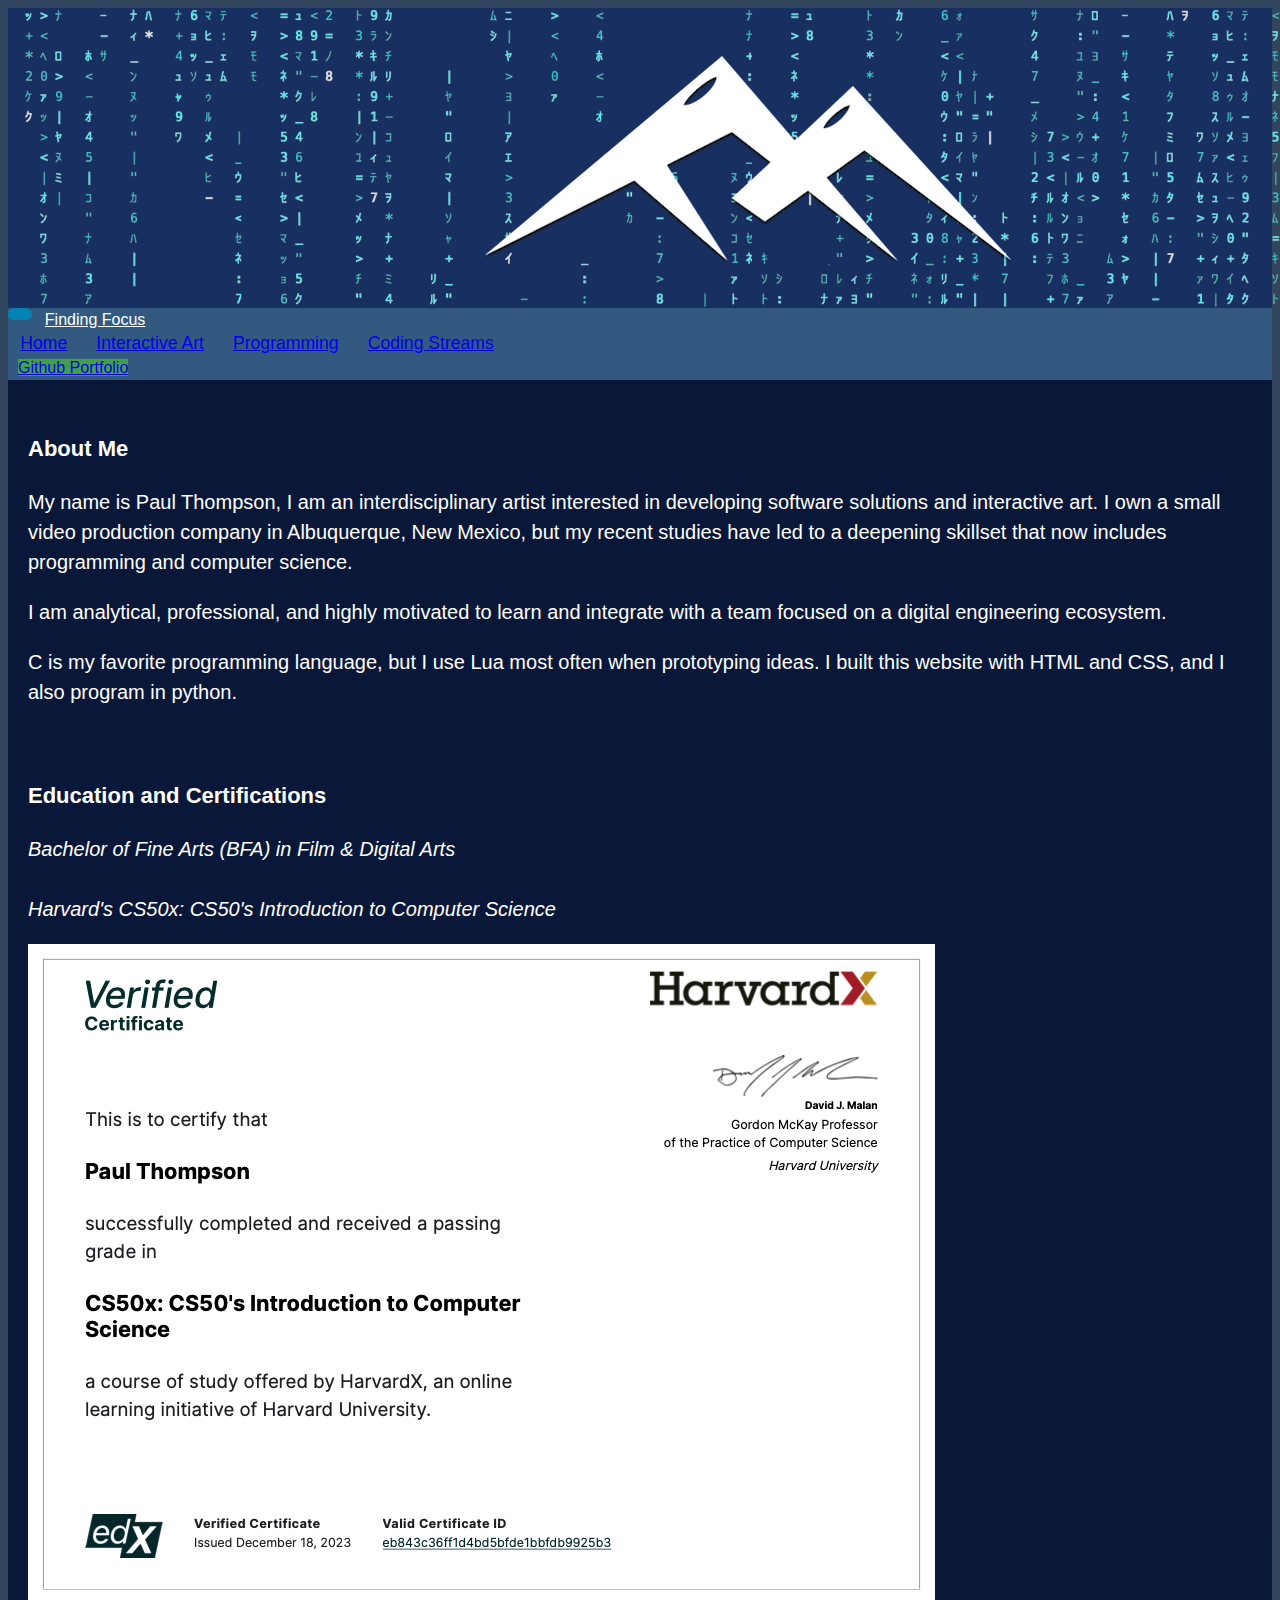
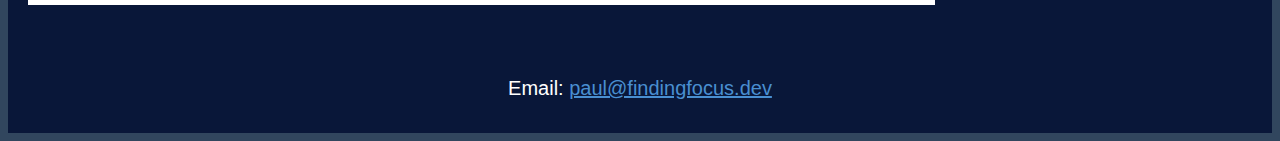
==== index.html @ 0a97e1db "enabled link class on email footer" ====
<!DOCTYPE html>

<html lang="en">
    <head>
        <meta charset="utf-8">
        <meta name="viewport" content="width=device-width, initial-scale=1">
        <link href="https://cdn.jsdelivr.net/npm/bootstrap@5.2.3/dist/css/bootstrap.min.css" rel="stylesheet" integrity="sha384-rbsA2VBKQhggwzxH7pPCaAqO46MgnOM80zW1RWuH61DGLwZJEdK2Kadq2F9CUG65" crossorigin="anonymous">
        <link rel="icon" href="/favicon.png" sizes="32x32">
        <link rel="icon" href="/icon.svg" type="image/svg+xml">
        <link rel="apple-touch-icon" href="/iphone-icon.png">
        <link rel="manifest" href="/manifest.json">
        <script src="https://cdn.jsdelivr.net/npm/bootstrap@5.2.3/dist/js/bootstrap.bundle.min.js" integrity="sha384-kenU1KFdBIe4zVF0s0G1M5b4hcpxyD9F7jL+jjXkk+Q2h455rYXK/7HAuoJl+0I4" crossorigin="anonymous"></script>
        <link href="styles.css" rel="stylesheet">
        <title>Finding Focus</title>
    </head>
    <body>
    	<main class="transparentBG">
	    	<header>
	    		<video class="img-fluid mx-auto" autobuffer="true" playsinline autoplay loop muted style="display:block;">
		    		<source src="video/Banner-VP9.webm" type="video/webm">
	  				<source src="video/Banner-HEVC.mov" type="video/mp4; codecs=hvc1">
	  				Your browser does not support the video tag.
				</video>
	    	<header>
	        <nav class="navbar navbar-expand-lg navbar-dark bg-gradient" style="background-color: #325A80;">
				<button class="navbar-toggler" type="button" data-bs-toggle="collapse" data-bs-target="#navbarNavAltMarkup" aria-controls="navbarNavAltMarkup" aria-expanded="false" aria-label="Toggle navigation">   		
                	<span class="navbar-toggler-icon"></span>
             	</button>
             	 <a class="navbar-brand" style="color: #FFFFFF" href="index.html">Finding Focus</a> 
	            <div class="container-fluid">
	              <div class="collapse navbar-collapse" id="navbarNavAltMarkup">
	                <div class="navbar-nav">
	                  <a class="nav-link active" aria-current="page" href="index.html">Home</a>
	                  <a class="nav-link" href="interactive-art.html">Interactive Art</a>
	                  <a class="nav-link" href="programming.html">Programming</a>
	                  <a class="nav-link" href="coding-streams.html">Coding Streams</a>
	                  <nav class="navbar navbar-dark">
							<a class="btn btn-success bg-gradient" href="https://github.com/findingfocus" role="button">Github Portfolio</a>
					  </nav>
	                </div>
	              </div>
	            </div>
	          </nav>
	        <div class ="content">
	        	<div style="margin-left:20px; margin-right:20px;">
	        		<br>
		          	<h3><b>About Me</b></h3>		    
		          	<p>
		          	My name is Paul Thompson, I am an interdisciplinary artist interested in developing software solutions and interactive art. I own a small video production company in Albuquerque, New Mexico, but my recent studies have led to a deepening skillset that now includes programming and computer science. 
		          	</p>
		          	<p>
		          	I am analytical, professional, and highly motivated to learn and integrate with a team focused on a digital engineering ecosystem.
		          	</p>
		          	<p>
					C is my favorite programming language, but I use Lua most often when prototyping ideas. I built this website with HTML and CSS, and I also program in python.
					</p>
                    <br>
                    <h3><b>Education and Certifications</b></h3>
                    <i>Bachelor of Fine Arts (BFA) in Film & Digital Arts</i>
                    <br>
                    <br>
                    <i>Harvard's CS50x: CS50's Introduction to Computer Science</i>
                    <br>
                    <div class="text-center" style="margin-top:20px;">
                        <a href="https://courses.edx.org/certificates/eb843c36ff1d4bd5bfde1bbfdb9925b3">
                            <img src="images/CS50xCertificate.png" class="img-fluid" alt="edX verified certificate CS50x">
                        </a>
                    </div>
					<footer style="text-align: center;">
						<br>
						<br>
                        Email: <a class="link" href="&#109;&#97;&#105;&#108;&#116;&#111;&#58;&#112;&#97;&#117;&#108;&#64;&#102;&#105;&#110;&#100;&#105;&#110;&#103;&#102;&#111;&#99;&#117;&#115;&#46;&#100;&#101;&#118;">&#112;&#97;&#117;&#108;&#64;&#102;&#105;&#110;&#100;&#105;&#110;&#103;&#102;&#111;&#99;&#117;&#115;&#46;&#100;&#101;&#118;</a>
					</footer> 
					<br>
		        </div>
	        </div>
	    </main>
    </body>
</html>
---- styles.css ----
body {  
	background-image: url('images/sandiamountains.png'); /*Photo by Paul Thompson*/
	background-attachment: fixed;  
	background-size: cover;
	background-color: #31465E;
	background-repeat: no-repeat;
	background-position: top center;
	font-family: Arial;
    font-size: 1rem;
    font-weight: 400;
    line-height: 1.5;
    text-align: left;
	opacity: 1;    
}

.link {
	color: #498fd1;
}

.link:hover {
	color: deepskyblue;
}

.transparentBG {
	background-color: rgba(0, 25, 100, 0.5);
	/*
    position: absolute;
    background-size: cover;
	background-attachment: fixed;
	background-size: cover;
	margin-left: 0px;
	min-height: 100vh;
    box-sizing: border-box;
    opacity: 0.1;*/
}


.content {
	background-color: rgba(0, 7, 30, .6);
	color: #FFFFFF;
    text-align: left;
    margin-left: 0px;
    margin-right: 0px;
    font-size: 20px;
    font-family: Arial;
    line-height: 1.5;
    min-height: 100vh;
    overflow: hidden;
 }

.buttonFormatting {
    text-align: left;
    margin-left: 25px;
    margin-right: 10px;
    font-size: 16px;
    line-height: 2.5;
}

.header {
    background-color: #A80D02;
    color: #fff;
    text-align: center;
    padding: 0.75rem 0rem 0.05rem;
    padding-top: 10;
    bottom: 0
}

.navbar .navbar-nav .nav-link {
	text-align: left;
	line-height: 1;
    font-size: 1.1em;
    /*font-family: Segoe UI;*/
    font-family: Arial;
    padding: 0.5em 0.8em;
    transition: all 0.7s;
}

.navbar-toggler {
  border: none;
  float: left;
}

.navbar .navbar-nav .nav-link:hover {
  background-color: #FFFFFF;
  color: #000000;
}


@media only screen and (min-width: 992px) {

  .navbar {
    padding: 0;
  }
  
  .navbar .navbar-nav .nav-link {
    padding: 1em 0.7em;
  }
 
  .navbar .navbar-brand {
    padding: 0 0.8em;
  }
  
}

.btn-success {
    background-color: #43A047 !important;
    margin-left: 10px !important;
    border-color: #48b04d;
    transition: all 0.5s;
}

.btn-success:hover {
    background-color: #4CAF50 !important;
    border-color: #429645;
}

.btn-danger {
    background-color: #cc0000 !important;
    transition: all 0.5s;
}

.btn-danger:hover {
    background-color: #ee0000 !important;
}

.btn-primary {
    background-color: #325A80 !important;
    transition: all 0.5s;
    border-color: #34618c;
}

.btn-primary:hover {
    background-color: #3a6894 !important;
    border-color: #2e577d;
}
.video-margin {
	margin-left: 40px;
	margin-right: 40px;"
}


h1 {
    font-family: 'Arial';
    font-size: 48px;
}

h3 {
    font-family: 'Arial', sans-serif;
    font-size: 22px;
}

button, input[type="submit"] {
    color: #FFFFFF;
    background-color: #0082b5;
    border: 3px solid transparent;
    border-radius: 0.5rem;
    font-size: 0.95rem;
    font-weight: 400;
    line-height: 1.25;
    padding: 0.375rem 0.75rem;
    text-align: center;
    transition: color 0.3s ease-in-out, background-color 0.3s ease-in-out, border-color 0.3s ease-in-out, box-shadow 0.3s ease-in-out;
    vertical-align: middle;
}
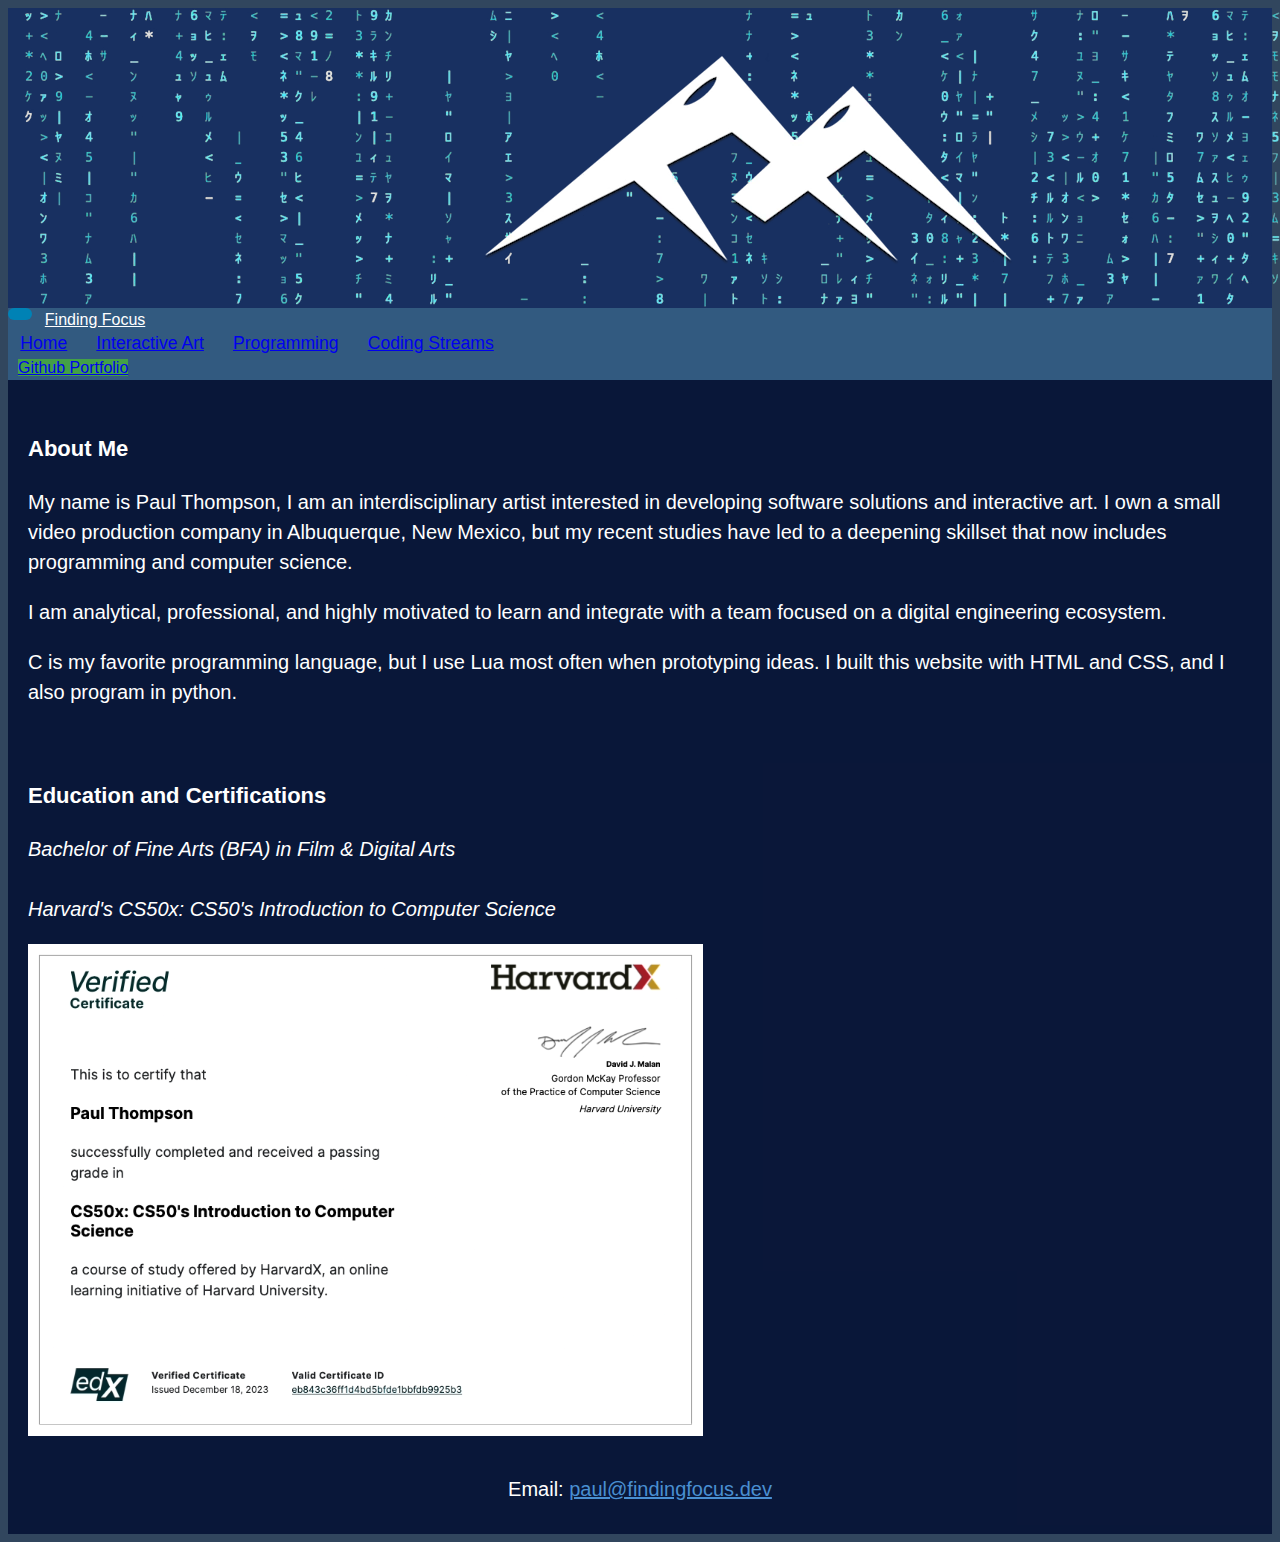
==== commit 7cea6eef: "shrunk CS50 certificate a tad" ====
--- a/index.html
+++ b/index.html
@@ -68,7 +68,6 @@
                     </div>
 					<footer style="text-align: center;">
 						<br>
-						<br>
                         Email: <a class="link" href="&#109;&#97;&#105;&#108;&#116;&#111;&#58;&#112;&#97;&#117;&#108;&#64;&#102;&#105;&#110;&#100;&#105;&#110;&#103;&#102;&#111;&#99;&#117;&#115;&#46;&#100;&#101;&#118;">&#112;&#97;&#117;&#108;&#64;&#102;&#105;&#110;&#100;&#105;&#110;&#103;&#102;&#111;&#99;&#117;&#115;&#46;&#100;&#101;&#118;</a>
 					</footer> 
 					<br>
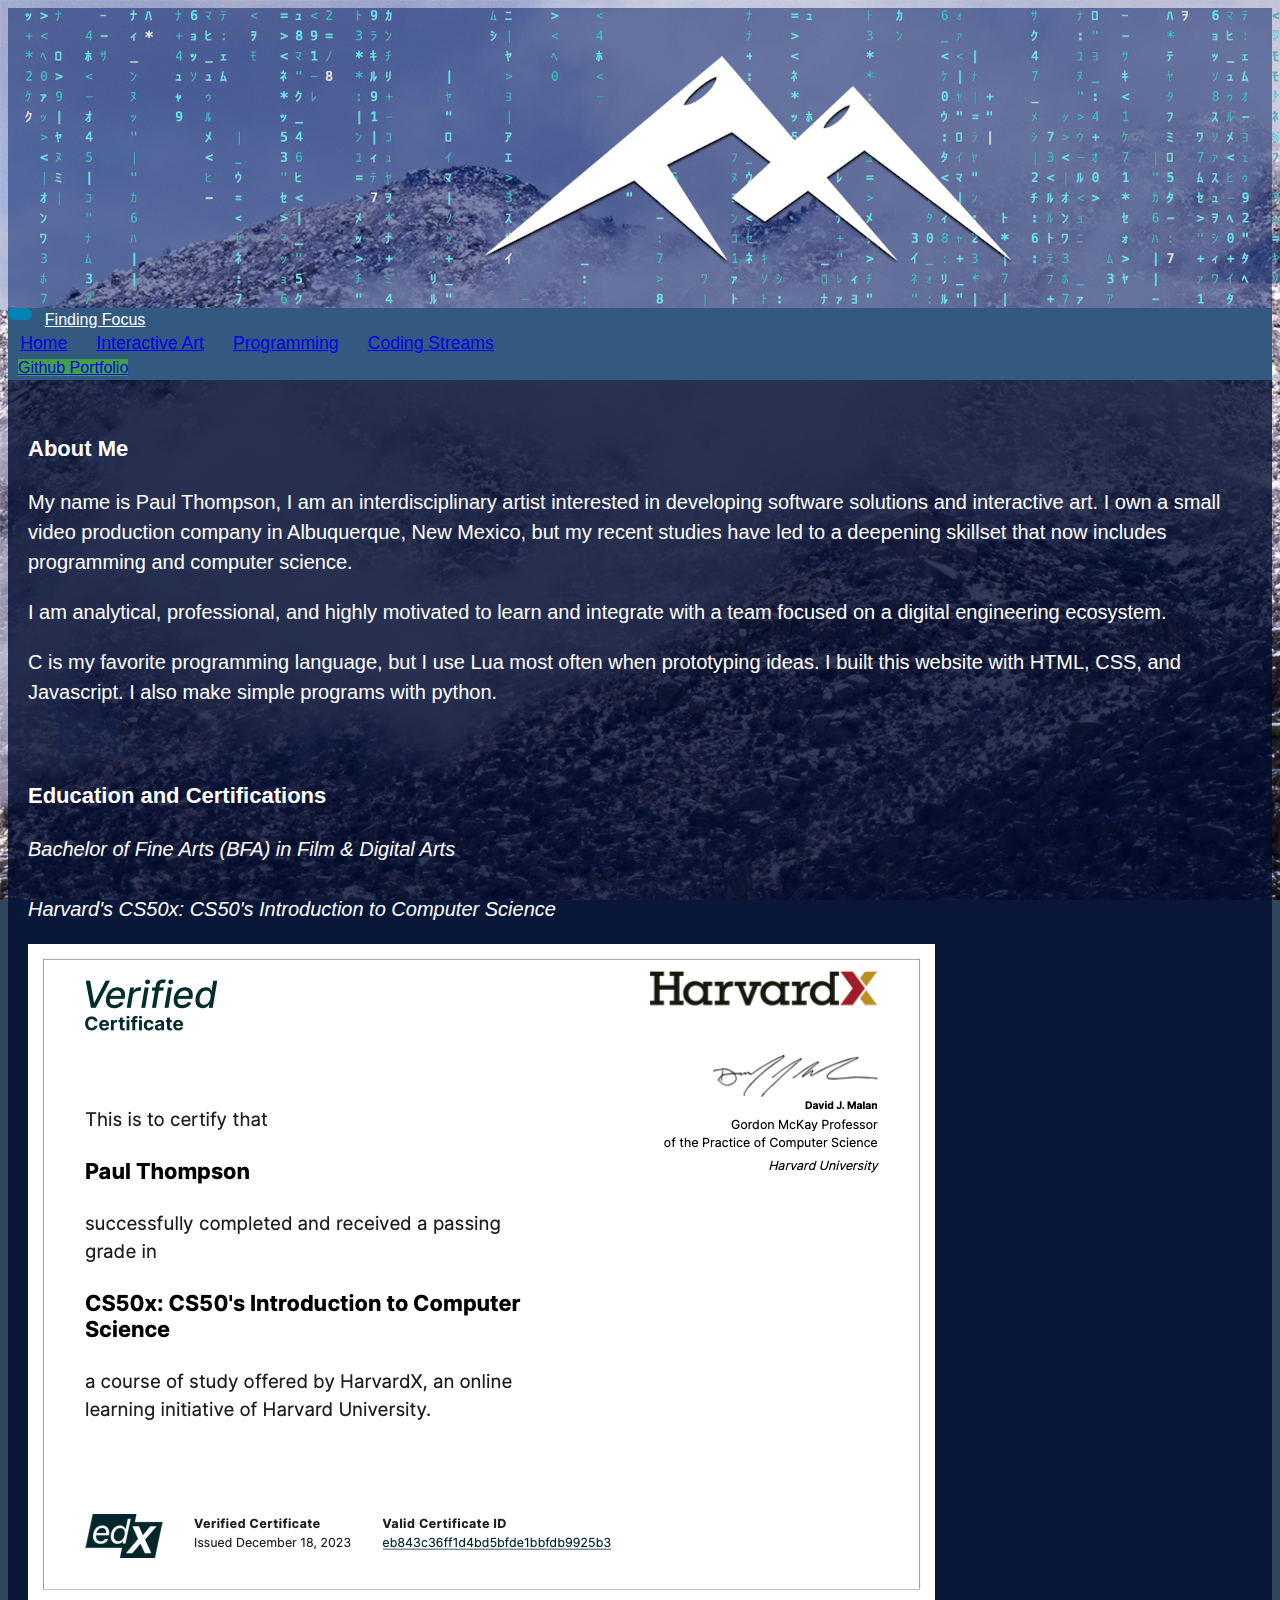
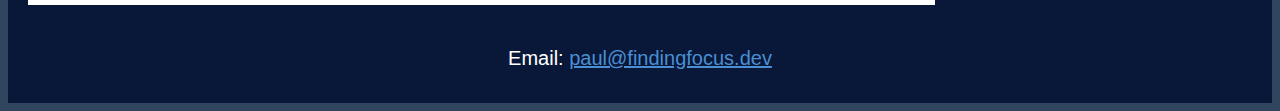
==== commit 99e8ce41: "add javascript to index.html" ====
--- a/index.html
+++ b/index.html
@@ -52,7 +52,7 @@
 		          	I am analytical, professional, and highly motivated to learn and integrate with a team focused on a digital engineering ecosystem.
 		          	</p>
 		          	<p>
-					C is my favorite programming language, but I use Lua most often when prototyping ideas. I built this website with HTML and CSS, and I also program in python.
+					C is my favorite programming language, but I use Lua most often when prototyping ideas. I built this website with HTML, CSS, and Javascript. I also make simple programs with python.
 					</p>
                     <br>
                     <h3><b>Education and Certifications</b></h3>
--- a/styles.css
+++ b/styles.css
@@ -1,10 +1,10 @@
 body {  
-	background-image: url('images/sandiamountains.png'); /*Photo by Paul Thompson*/
+	background-image: url('images/sandias.png'); /*Photo by Paul Thompson*/
 	background-attachment: fixed;  
 	background-size: cover;
 	background-color: #31465E;
 	background-repeat: no-repeat;
-	background-position: top center;
+	background-position: left;
 	font-family: Arial;
     font-size: 1rem;
     font-weight: 400;
@@ -23,15 +23,6 @@
 
 .transparentBG {
 	background-color: rgba(0, 25, 100, 0.5);
-	/*
-    position: absolute;
-    background-size: cover;
-	background-attachment: fixed;
-	background-size: cover;
-	margin-left: 0px;
-	min-height: 100vh;
-    box-sizing: border-box;
-    opacity: 0.1;*/
 }
 
 
@@ -39,8 +30,6 @@
 	background-color: rgba(0, 7, 30, .6);
 	color: #FFFFFF;
     text-align: left;
-    margin-left: 0px;
-    margin-right: 0px;
     font-size: 20px;
     font-family: Arial;
     line-height: 1.5;
@@ -69,7 +58,6 @@
 	text-align: left;
 	line-height: 1;
     font-size: 1.1em;
-    /*font-family: Segoe UI;*/
     font-family: Arial;
     padding: 0.5em 0.8em;
     transition: all 0.7s;
@@ -123,6 +111,19 @@
     background-color: #ee0000 !important;
 }
 
+.btn-info {
+	color: #FFFFFF;
+	background-color: #6441a5 !important;
+    transition: all 0.5s;
+    border-color: #6441a5;
+}
+
+.btn-info:hover {
+	color: #FFFFFF;
+	background-color: #8c5ce6 !important;
+	border-color: #6441a5;
+}
+
 .btn-primary {
     background-color: #325A80 !important;
     transition: all 0.5s;
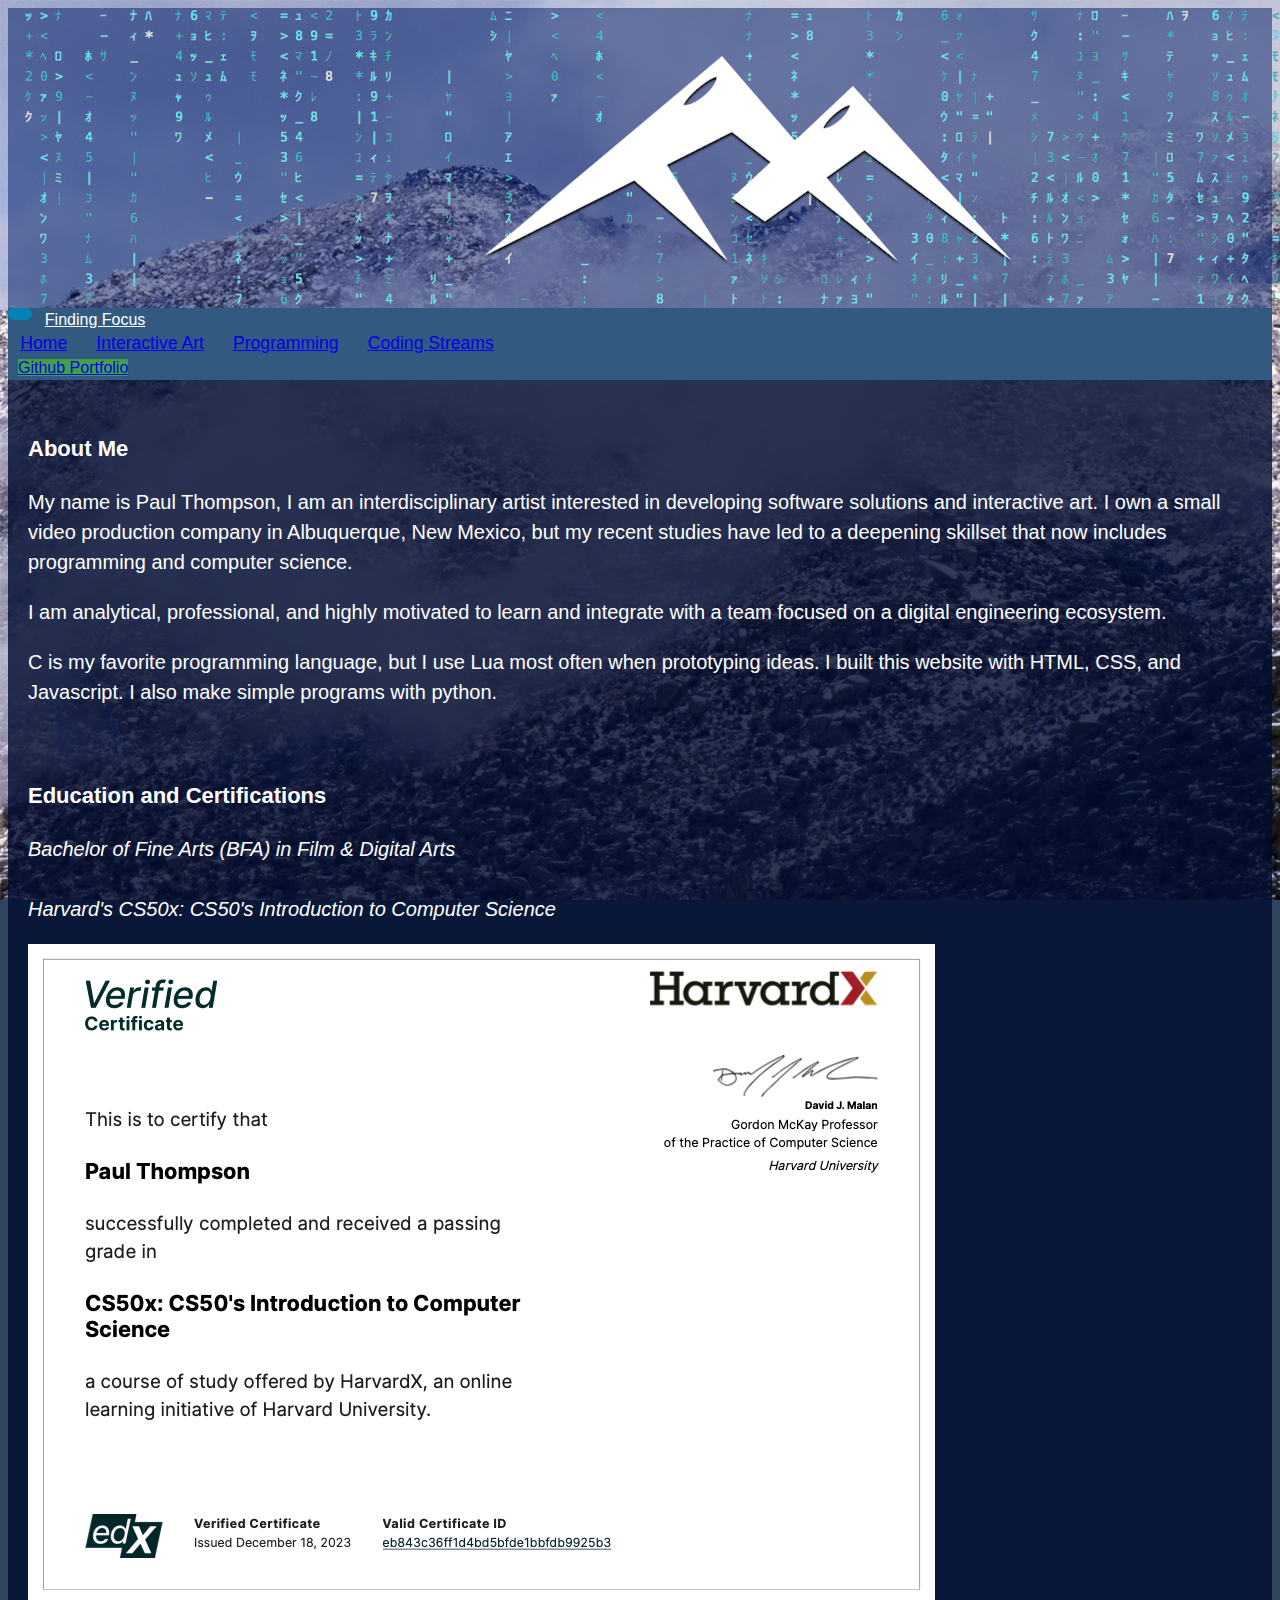
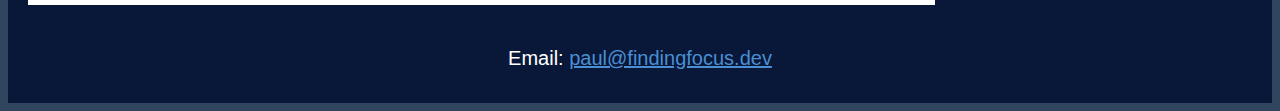
==== commit 0c30c78f: "corrected video loading for safari" ====
--- a/index.html
+++ b/index.html
@@ -17,8 +17,8 @@
     	<main class="transparentBG">
 	    	<header>
 	    		<video class="img-fluid mx-auto" autobuffer="true" playsinline autoplay loop muted style="display:block;">
+	    			<source src="video/Banner-HEVC.mov" type="video/mp4; codecs=hvc1">
 		    		<source src="video/Banner-VP9.webm" type="video/webm">
-	  				<source src="video/Banner-HEVC.mov" type="video/mp4; codecs=hvc1">
 	  				Your browser does not support the video tag.
 				</video>
 	    	<header>
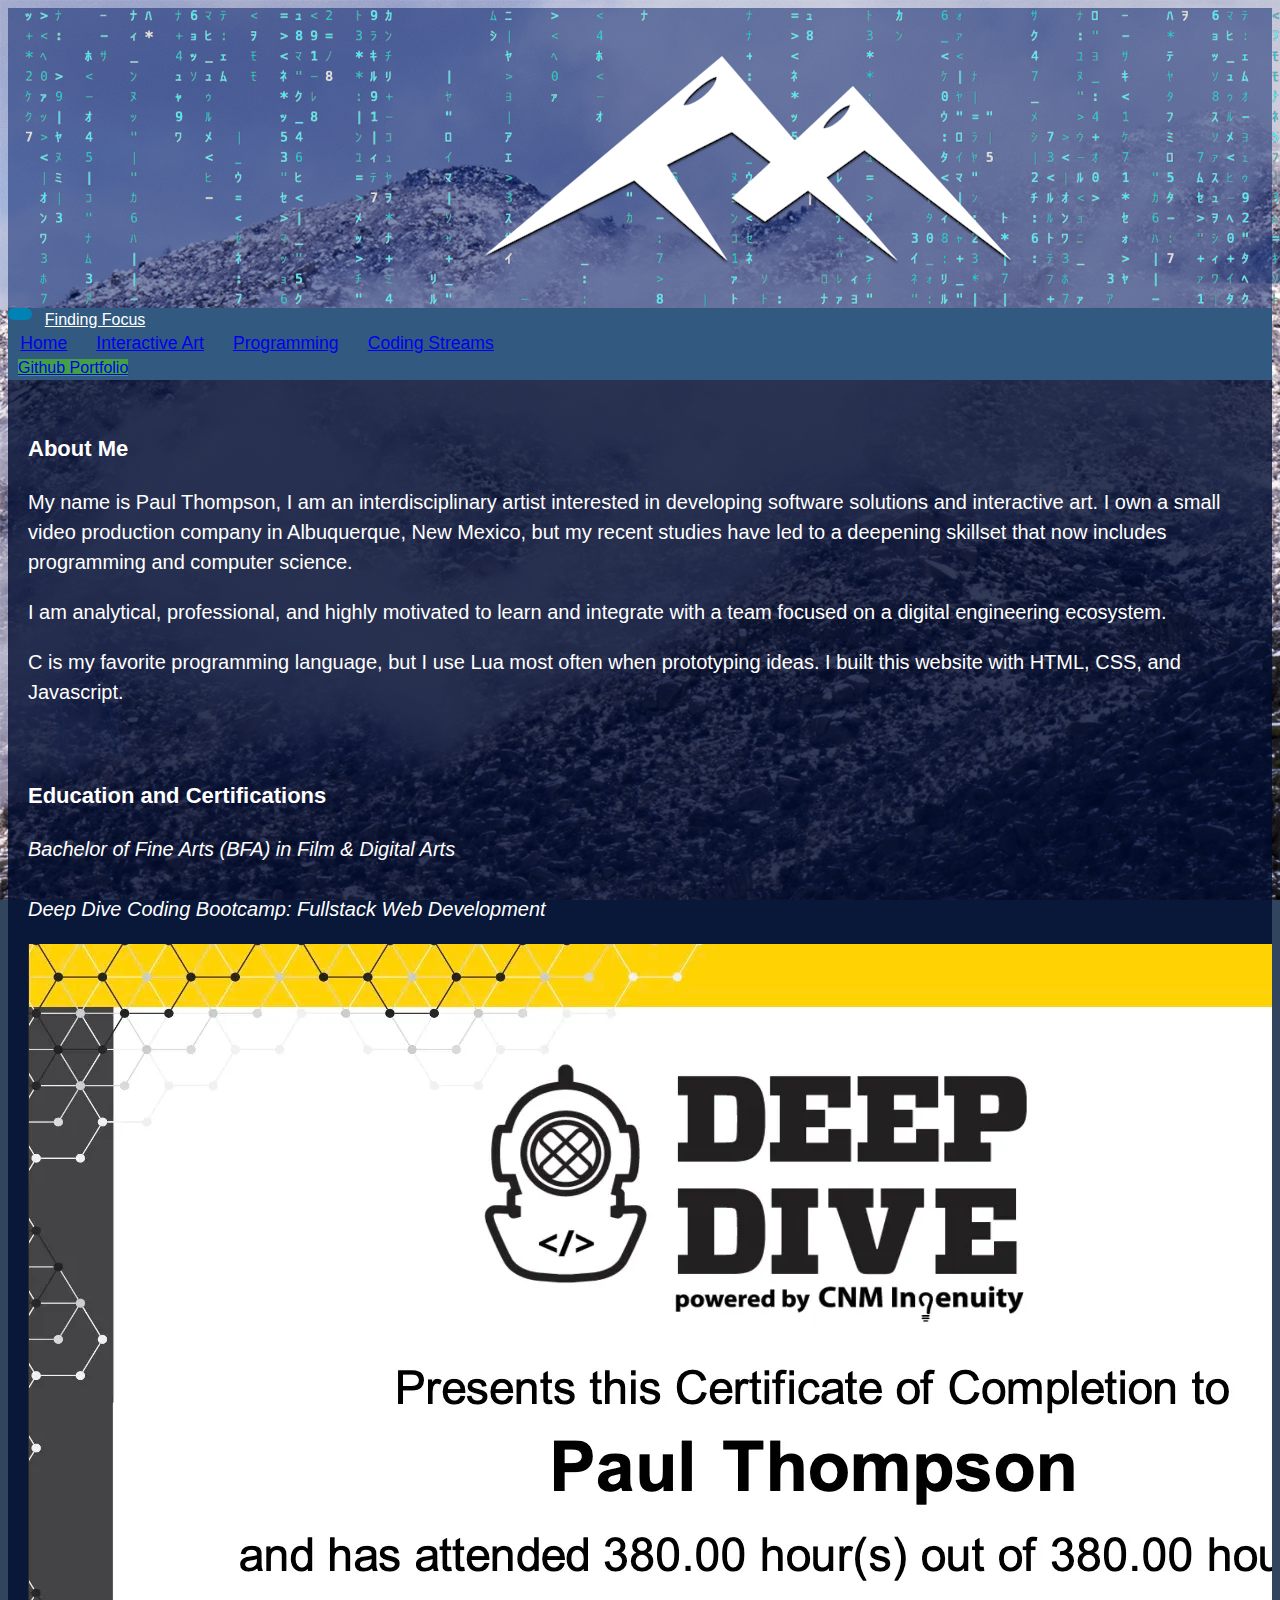
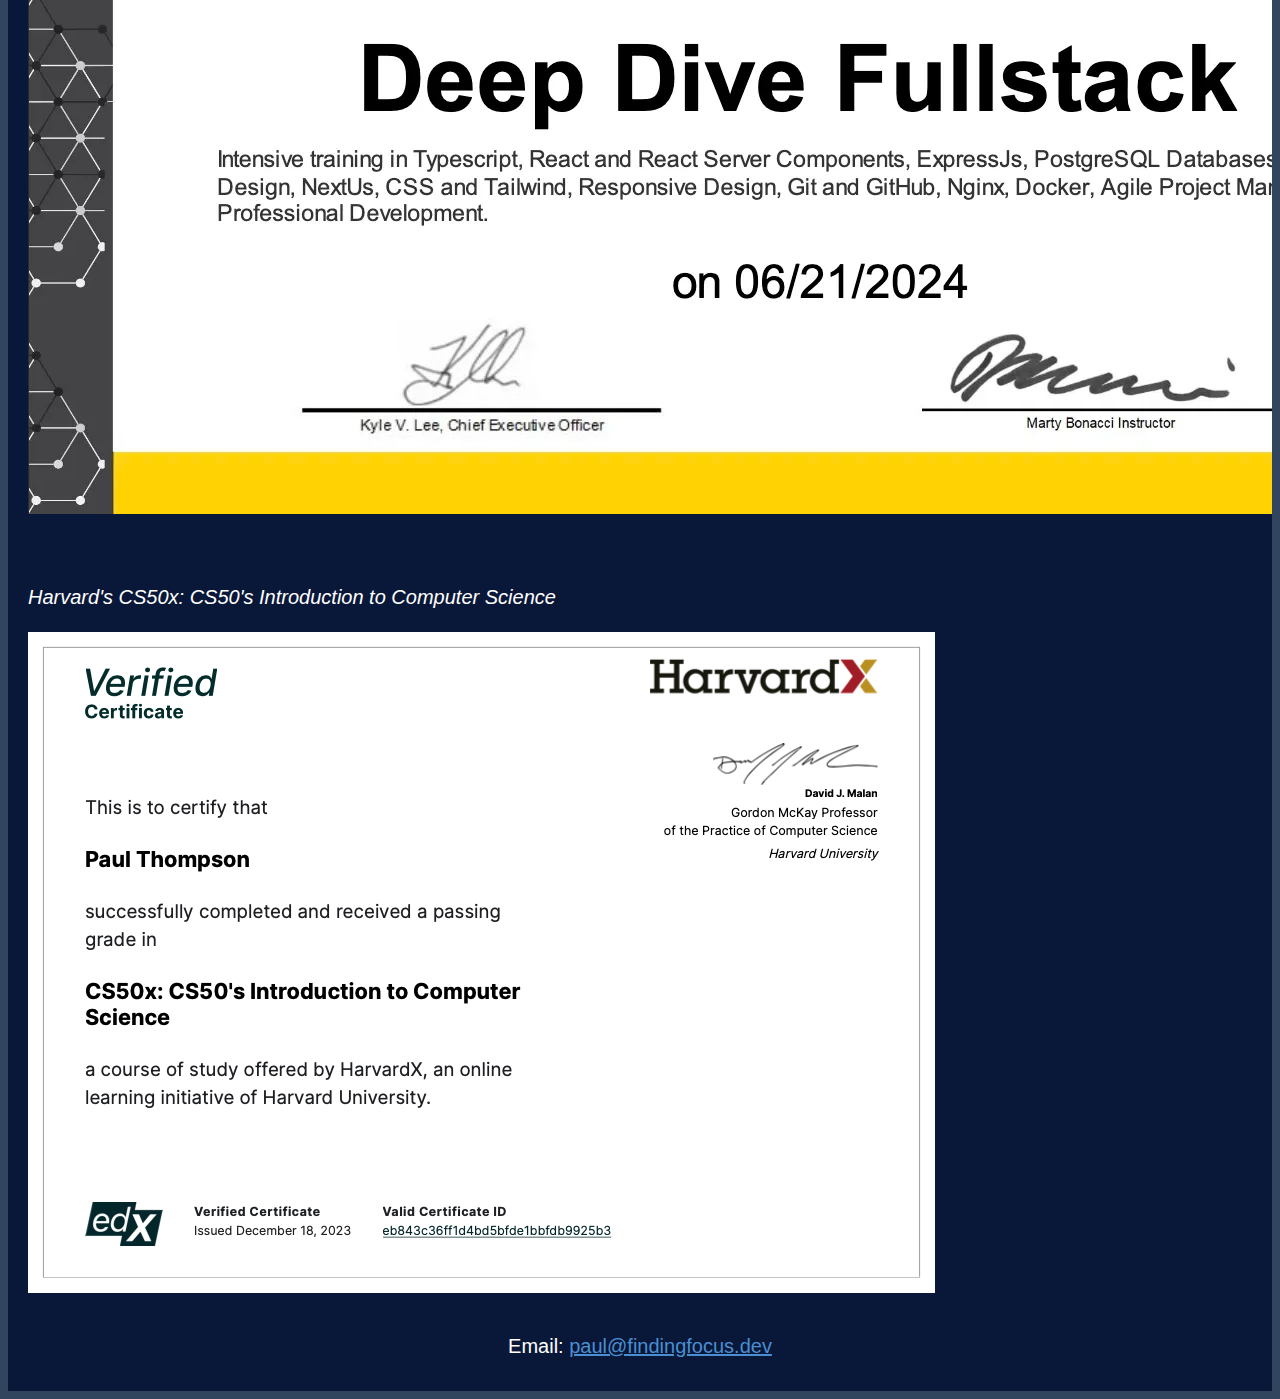
==== commit eeae0de7: "added DDC block cert, and July devlog" ====
--- a/index.html
+++ b/index.html
@@ -46,23 +46,32 @@
 	        		<br>
 		          	<h3><b>About Me</b></h3>		    
 		          	<p>
-		          	My name is Paul Thompson, I am an interdisciplinary artist interested in developing software solutions and interactive art. I own a small video production company in Albuquerque, New Mexico, but my recent studies have led to a deepening skillset that now includes programming and computer science. 
+		          	My name is Paul Thompson, I am an interdisciplinary artist interested in developing software solutions and interactive art. I own a small video production company in Albuquerque, New Mexico, but my recent studies have led to a deepening skillset that now includes programming and computer science.
 		          	</p>
 		          	<p>
 		          	I am analytical, professional, and highly motivated to learn and integrate with a team focused on a digital engineering ecosystem.
 		          	</p>
 		          	<p>
-					C is my favorite programming language, but I use Lua most often when prototyping ideas. I built this website with HTML, CSS, and Javascript. I also make simple programs with python.
+					C is my favorite programming language, but I use Lua most often when prototyping ideas. I built this website with HTML, CSS, and Javascript.
 					</p>
                     <br>
                     <h3><b>Education and Certifications</b></h3>
-                    <i>Bachelor of Fine Arts (BFA) in Film & Digital Arts</i>
-                    <br>
-                    <br>
+					<i>Bachelor of Fine Arts (BFA) in Film & Digital Arts</i>
+					<br>
+					<br>
+					<i>Deep Dive Coding Bootcamp: Fullstack Web Development</i>
+					<br>
+					<div class="mx-auto text-center" style="margin-top:20px; max-width: 40rem">
+						<a href="https://certifications.cnm.edu/certificate/d9358ee5c01351c4a8c1ec16d0eb7288" target="_blank">
+							<img src="images/DeepDiveCertificate.webp" class="img-fluid" alt="Deep Dive Full Stack Blockchain Certificate">
+						</a>
+					</div>
+					<br>
+					<br>
                     <i>Harvard's CS50x: CS50's Introduction to Computer Science</i>
                     <br>
-                    <div class="text-center" style="margin-top:20px;">
-                        <a href="https://courses.edx.org/certificates/eb843c36ff1d4bd5bfde1bbfdb9925b3">
+                    <div class=" mx-auto text-center" style="margin-top:20px; max-width:40rem">
+                        <a href="https://courses.edx.org/certificates/eb843c36ff1d4bd5bfde1bbfdb9925b3" target="_blank">
                             <img src="images/CS50xCertificate.png" class="img-fluid" alt="edX verified certificate CS50x">
                         </a>
                     </div>
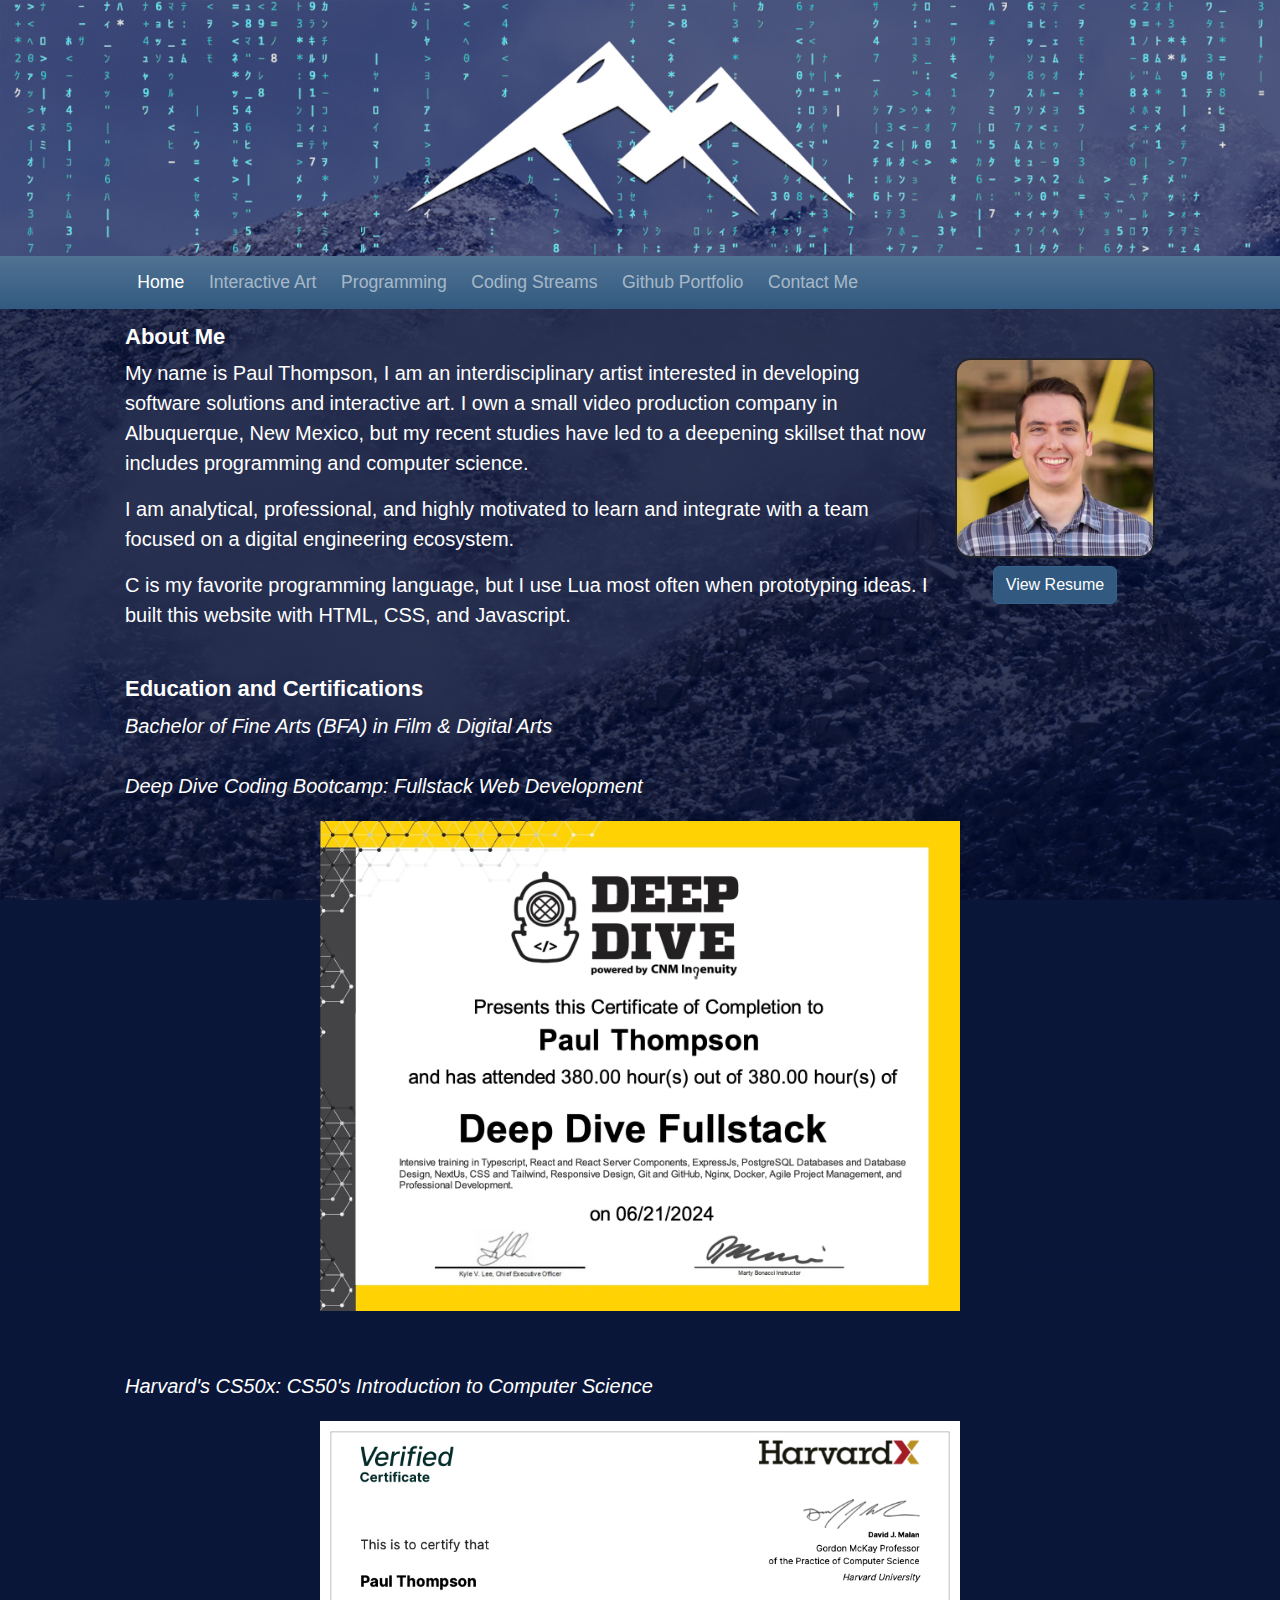
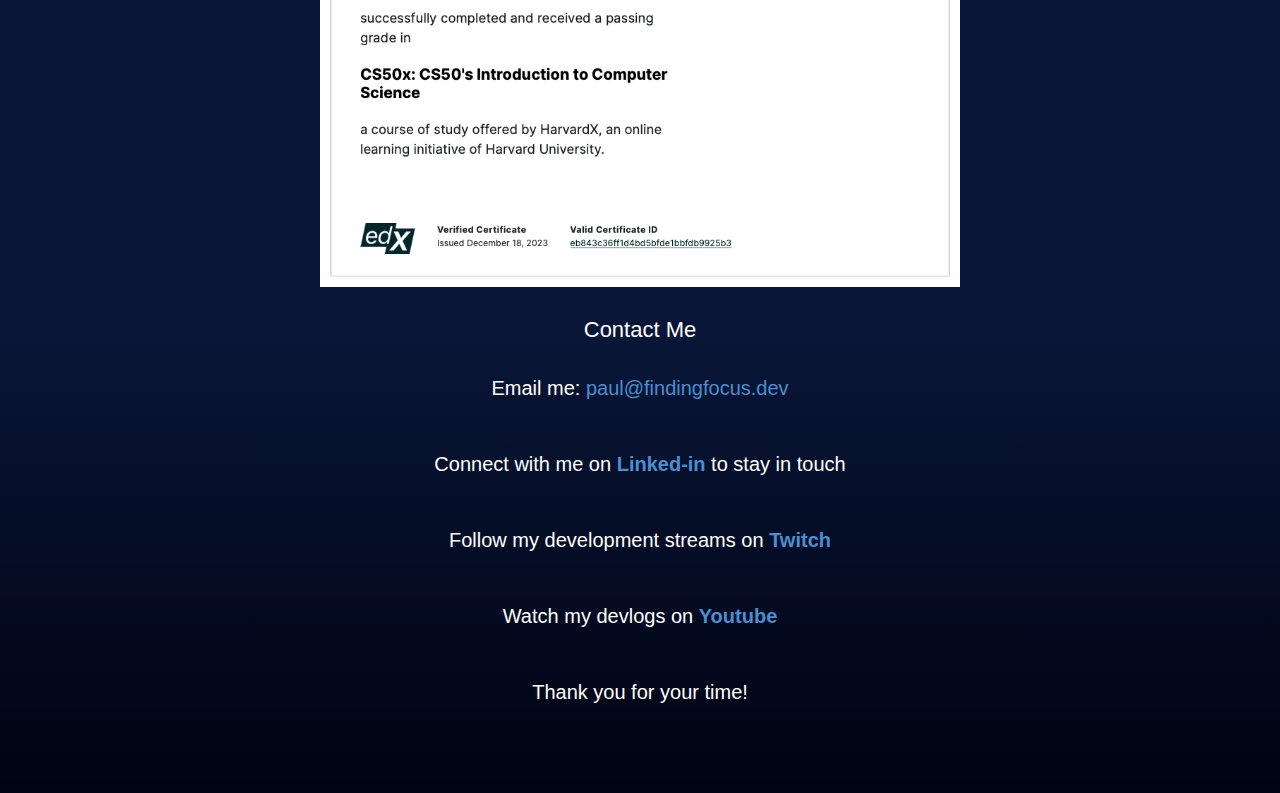
==== commit 433e60b9: "Massive rehaul for navbar and navlinks, also added margin break points on index.html" ====
--- a/index.html
+++ b/index.html
@@ -4,47 +4,55 @@
     <head>
         <meta charset="utf-8">
         <meta name="viewport" content="width=device-width, initial-scale=1">
-        <link href="https://cdn.jsdelivr.net/npm/bootstrap@5.2.3/dist/css/bootstrap.min.css" rel="stylesheet" integrity="sha384-rbsA2VBKQhggwzxH7pPCaAqO46MgnOM80zW1RWuH61DGLwZJEdK2Kadq2F9CUG65" crossorigin="anonymous">
-        <link rel="icon" href="/favicon.png" sizes="32x32">
+		<link href="https://cdn.jsdelivr.net/npm/bootstrap@5.3.3/dist/css/bootstrap.min.css" rel="stylesheet" integrity="sha384-QWTKZyjpPEjISv5WaRU9OFeRpok6YctnYmDr5pNlyT2bRjXh0JMhjY6hW+ALEwIH" crossorigin="anonymous">        <link rel="icon" href="/favicon.png" sizes="32x32">
         <link rel="icon" href="/icon.svg" type="image/svg+xml">
         <link rel="apple-touch-icon" href="/iphone-icon.png">
         <link rel="manifest" href="/manifest.json">
-        <script src="https://cdn.jsdelivr.net/npm/bootstrap@5.2.3/dist/js/bootstrap.bundle.min.js" integrity="sha384-kenU1KFdBIe4zVF0s0G1M5b4hcpxyD9F7jL+jjXkk+Q2h455rYXK/7HAuoJl+0I4" crossorigin="anonymous"></script>
-        <link href="styles.css" rel="stylesheet">
-        <title>Finding Focus</title>
+		<script src="https://cdn.jsdelivr.net/npm/bootstrap@5.3.3/dist/js/bootstrap.bundle.min.js" integrity="sha384-YvpcrYf0tY3lHB60NNkmXc5s9fDVZLESaAA55NDzOxhy9GkcIdslK1eN7N6jIeHz" crossorigin="anonymous"></script>        <link href="styles.css" rel="stylesheet">
+		<script src="https://cdn.jsdelivr.net/npm/@popperjs/core@2.6.0/dist/umd/popper.min.js" integrity="sha384-KsvD1yqQ1/1+IA7gi3P0tyJcT3vR+NdBTt13hSJ2lnve8agRGXTTyNaBYmCR/Nwi" crossorigin="anonymous"></script>
+		<title>Finding Focus</title>
     </head>
     <body>
-    	<main class="transparentBG">
-	    	<header>
+    	<main class="transparentBG fade-to-black">
+	    	<header class="header-color">
 	    		<video class="img-fluid mx-auto" autobuffer="true" playsinline autoplay loop muted style="display:block;">
 	    			<source src="video/Banner-HEVC.mov" type="video/mp4; codecs=hvc1">
 		    		<source src="video/Banner-VP9.webm" type="video/webm">
 	  				Your browser does not support the video tag.
 				</video>
-	    	<header>
-	        <nav class="navbar navbar-expand-lg navbar-dark bg-gradient" style="background-color: #325A80;">
-				<button class="navbar-toggler" type="button" data-bs-toggle="collapse" data-bs-target="#navbarNavAltMarkup" aria-controls="navbarNavAltMarkup" aria-expanded="false" aria-label="Toggle navigation">   		
-                	<span class="navbar-toggler-icon"></span>
-             	</button>
-             	 <a class="navbar-brand" style="color: #FFFFFF" href="index.html">Finding Focus</a> 
-	            <div class="container-fluid">
+	    	</header>
+			<div class="horizontal-line d-md-none"></div>
+	        <nav class="navbar navbar-expand-lg navbar-dark bg-gradient responsive-padding" style="background-color: #325A80;">
+             	 <a class="navbar-brand brand-margin hide-on-desktop" style="color: #FFFFFF" href="index.html">Paul Thompson | Software Engineer</a>
+				<button class="navbar-toggler" type="button" data-bs-toggle="collapse" data-bs-target="#navbarNavAltMarkup" aria-controls="navbarNavAltMarkup" aria-expanded="false" aria-label="Toggle navigation">
+					<span class="navbar-toggler-icon"></span>
+				</button>
 	              <div class="collapse navbar-collapse" id="navbarNavAltMarkup">
-	                <div class="navbar-nav">
+	                <div class="navbar-nav responsive-padding">
 	                  <a class="nav-link active" aria-current="page" href="index.html">Home</a>
 	                  <a class="nav-link" href="interactive-art.html">Interactive Art</a>
 	                  <a class="nav-link" href="programming.html">Programming</a>
 	                  <a class="nav-link" href="coding-streams.html">Coding Streams</a>
-	                  <nav class="navbar navbar-dark">
-							<a class="btn btn-success bg-gradient" href="https://github.com/findingfocus" role="button">Github Portfolio</a>
-					  </nav>
+		              <a class="nav-link" href="https://github.com/findingfocus" target="_blank" rel="noopener noreferrer">Github Portfolio</a>
+						<a class="nav-link" href="index.html#contact">Contact Me</a>
 	                </div>
 	              </div>
-	            </div>
 	          </nav>
+
 	        <div class ="content">
-	        	<div style="margin-left:20px; margin-right:20px;">
-	        		<br>
-		          	<h3><b>About Me</b></h3>		    
+	        	<div class="responsive-margin">
+		          	<h3><b>About Me</b></h3>
+					<div class="image-button-container">
+						<a href="https://www.linkedin.com/in/findingfocusdev/" target="_blank" rel="noopener noreferrer" title="Paul's Linked-In Profile">
+							<!-- Image for mobile -->
+							<img src="/images/headshot-square.webp" alt="Paul Thompson" class="img-fluid border border-2 rounded-4 border-dark hover-border-highlight d-md-none" style="max-width: 7em">
+							<!-- Image for desktop -->
+							<img src="/images/headshot-square.webp" alt="Paul Thompson" class="img-fluid border border-2 rounded-4 border-dark hover-border-highlight d-none d-md-block" style="max-width: 10em">
+						</a>
+						<a href="https://drive.google.com/file/d/1UN4Cuqkf7Sx3DmAXCgM75jfzqoZLJgJC/view?usp=sharing" target="_blank" rel="noopener noreferrer">
+							<button type="button" class="btn btn-primary" style="margin-top: 0.5rem">View Resume</button>
+						</a>
+					</div>
 		          	<p>
 		          	My name is Paul Thompson, I am an interdisciplinary artist interested in developing software solutions and interactive art. I own a small video production company in Albuquerque, New Mexico, but my recent studies have led to a deepening skillset that now includes programming and computer science.
 		          	</p>
@@ -75,13 +83,25 @@
                             <img src="images/CS50xCertificate.png" class="img-fluid" alt="edX verified certificate CS50x">
                         </a>
                     </div>
-					<footer style="text-align: center;">
+					<!---Contact Section-->
+					<div class="text-center">
 						<br>
-                        Email: <a class="link" href="&#109;&#97;&#105;&#108;&#116;&#111;&#58;&#112;&#97;&#117;&#108;&#64;&#102;&#105;&#110;&#100;&#105;&#110;&#103;&#102;&#111;&#99;&#117;&#115;&#46;&#100;&#101;&#118;">&#112;&#97;&#117;&#108;&#64;&#102;&#105;&#110;&#100;&#105;&#110;&#103;&#102;&#111;&#99;&#117;&#115;&#46;&#100;&#101;&#118;</a>
-					</footer> 
-					<br>
+						<h3 id="contact">Contact Me</h3>
+						<div>
+							<p>Email me: <a class="link" href="&#109;&#97;&#105;&#108;&#116;&#111;&#58;&#112;&#97;&#117;&#108;&#64;&#102;&#105;&#110;&#100;&#105;&#110;&#103;&#102;&#111;&#99;&#117;&#115;&#46;&#100;&#101;&#118;">&#112;&#97;&#117;&#108;&#64;&#102;&#105;&#110;&#100;&#105;&#110;&#103;&#102;&#111;&#99;&#117;&#115;&#46;&#100;&#101;&#118;</a></p>
+							<br>
+							<p>Connect with me on <a class="link" href="https://www.linkedin.com/in/findingfocusdev/" target="_blank" rel="noreferrer"><b>Linked-in</b></a> to stay in touch</p>
+							<br>
+							<p>Follow my development streams on <a class="link" href="https://twitch.tv/findingfocusdev" target="_blank" rel="noreferrer"><b>Twitch</b></a></p>
+							<br>
+							<p>Watch my devlogs on <a class="link" href="https://youtube.com/findingfocus" target="_blank" rel="noreferrer"><b>Youtube</b></a></p>
+							<br>
+							<p>Thank you for your time!</p>
+						</div>
+					</div>
 		        </div>
 	        </div>
 	    </main>
     </body>
 </html>
+
--- a/styles.css
+++ b/styles.css
@@ -25,9 +25,8 @@
 	background-color: rgba(0, 25, 100, 0.5);
 }
 
-
 .content {
-	background-color: rgba(0, 7, 30, .6);
+    background: rgba(0, 7, 30, 0.6);
 	color: #FFFFFF;
     text-align: left;
     font-size: 20px;
@@ -35,10 +34,49 @@
     line-height: 1.5;
     min-height: 100vh;
     overflow: hidden;
- }
+    padding-bottom: 70px; /* Adjust this value to match the height of the bottom navbar */
+}
+
+.responsive-margin {
+    margin-left: 20px;
+    margin-right: 20px;
+    margin-top: 15px;
+}
+
+
+.navbar-brand {
+    font-size: 1.2rem;
+}
+
+@media (max-width: 665px) {
+    .navbar-brand {
+        font-size: 1.1rem;
+    }
+}
+
+@media (min-width: 768px) {
+    .responsive-margin {
+        margin-left: 100px;
+        margin-right: 100px;
+    }
+
+}
+
+@media (min-width: 992px) {
+    .responsive-margin {
+        margin-left: 125px;
+        margin-right: 125px;
+    }
+    .responsive-padding {
+        padding-left: 125px;
+        padding-right: 125px;
+    }
+
+
+}
 
 .buttonFormatting {
-    text-align: left;
+    text-align: right;
     margin-left: 25px;
     margin-right: 10px;
     font-size: 16px;
@@ -46,26 +84,41 @@
 }
 
 .header {
-    background-color: #A80D02;
+    /*background-color: #A80D02;*/
     color: #fff;
     text-align: center;
     padding: 0.75rem 0rem 0.05rem;
     padding-top: 10;
-    bottom: 0
+    bottom: 0;
+}
+
+.header-color {
+    background-color: rgba(0, 0, 25, 0.25);
 }
 
 .navbar .navbar-nav .nav-link {
-	text-align: left;
+	text-align: right;
 	line-height: 1;
     font-size: 1.1em;
     font-family: Arial;
     padding: 0.5em 0.8em;
-    transition: all 0.7s;
+    transition: all 1s;
+}
+
+.collapsing {
+    -webkit-transition: height .45s ease;
+    -o-transition: height .45s ease;
+    transition: height .45s ease;
+}
+
+.horizontal-line {
+    height: .2em;
+    background: linear-gradient(to top, #2b4f6e, #335b7f);
 }
 
 .navbar-toggler {
   border: none;
-  float: left;
+  float: right;
 }
 
 .navbar .navbar-nav .nav-link:hover {
@@ -73,21 +126,28 @@
   color: #000000;
 }
 
+.brand-margin {
+    margin-left: 20px; /* Adjust the value as needed to move the button right */
+}
+
 
 @media only screen and (min-width: 992px) {
+  .hide-on-desktop {
+    display: none;
+ }
 
   .navbar {
     padding: 0;
   }
-  
+
   .navbar .navbar-nav .nav-link {
     padding: 1em 0.7em;
   }
- 
+
   .navbar .navbar-brand {
     padding: 0 0.8em;
   }
-  
+
 }
 
 .btn-success {
@@ -163,3 +223,67 @@
     transition: color 0.3s ease-in-out, background-color 0.3s ease-in-out, border-color 0.3s ease-in-out, box-shadow 0.3s ease-in-out;
     vertical-align: middle;
 }
+
+/*.navbar {*/
+/*    position: sticky;*/
+/*    top: 0;*/
+/*    z-index: 1000; !* Adjust as needed to ensure it stays above other content *!*/
+/*}*/
+
+@media (max-width: 767px) {
+    .navbar {
+        position: fixed;
+        bottom: 0;
+        width: 100%;
+        z-index: 1000;
+    }
+
+    .navbar-collapse {
+        justify-content: center;
+    }
+
+    .navbar-toggler {
+        position: absolute;
+        top: 8px;
+        right: 10px;
+    }
+}
+
+/* styles.css */
+.navbar-toggler:focus {
+    /*box-shadow: 0 0 0 1rem rgba(50, 90, 128, 0.25); !* Adjust the size to make the line thinner *!*/
+}
+
+/* styles.css */
+.fade-to-black {
+    position: relative;
+    background: linear-gradient(to bottom, rgba(0, 25, 100, 0.5) 80%, rgba(0, 0, 0, 1) 100%);
+    margin:0px;
+    padding:0px;
+}
+
+.image-button-container {
+    display: flex;
+    flex-direction: column;
+    align-items: center; /* Center the items horizontally */
+    margin-left: 1rem; /* Adjust as needed */
+    float: right;
+}
+
+#contact {
+    margin-bottom: 30px;
+}
+
+/* Remove underline from all hyperlinks */
+a {
+    text-decoration: none;
+}
+
+/* Ensure the .link class does not override the removal of the underline */
+a.link {
+    text-decoration: none;
+}
+
+.hover-border-highlight:hover {
+    border-color: #335b7f !important; /* Add !important to override other styles */
+}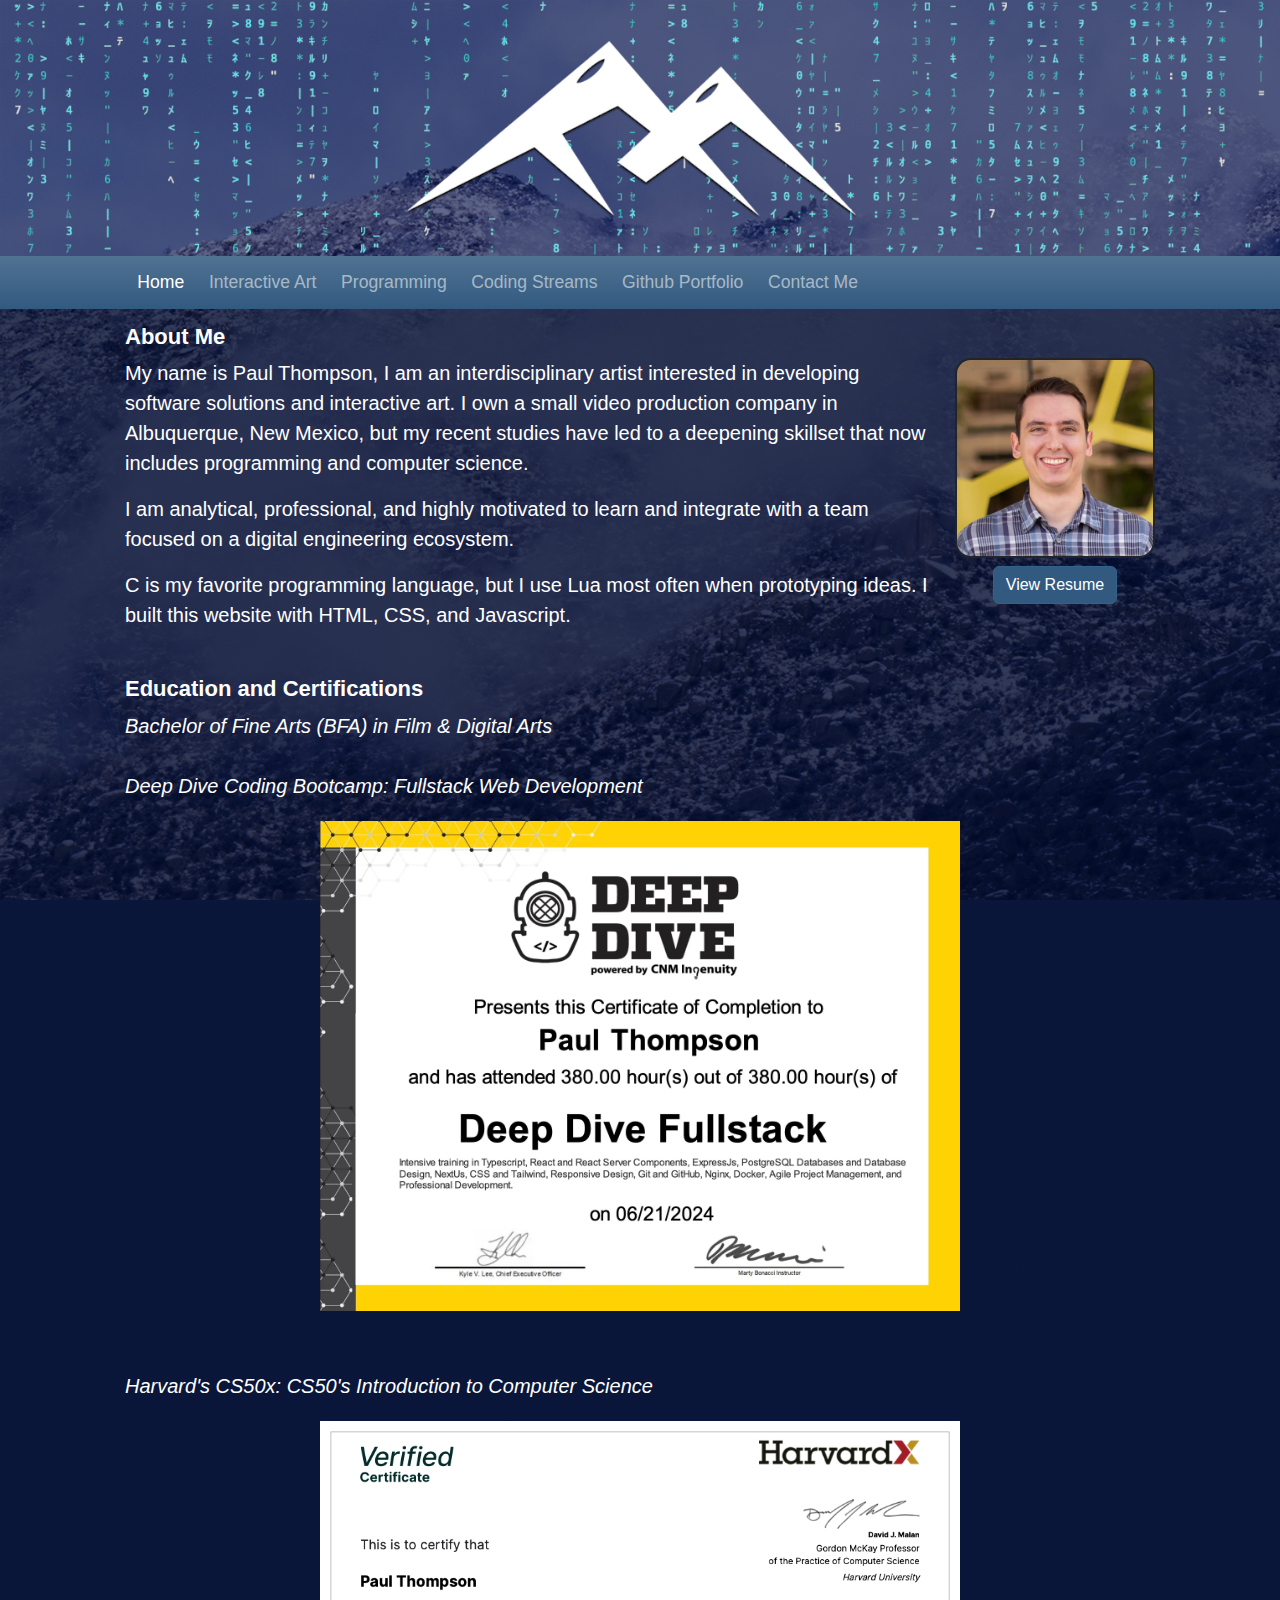
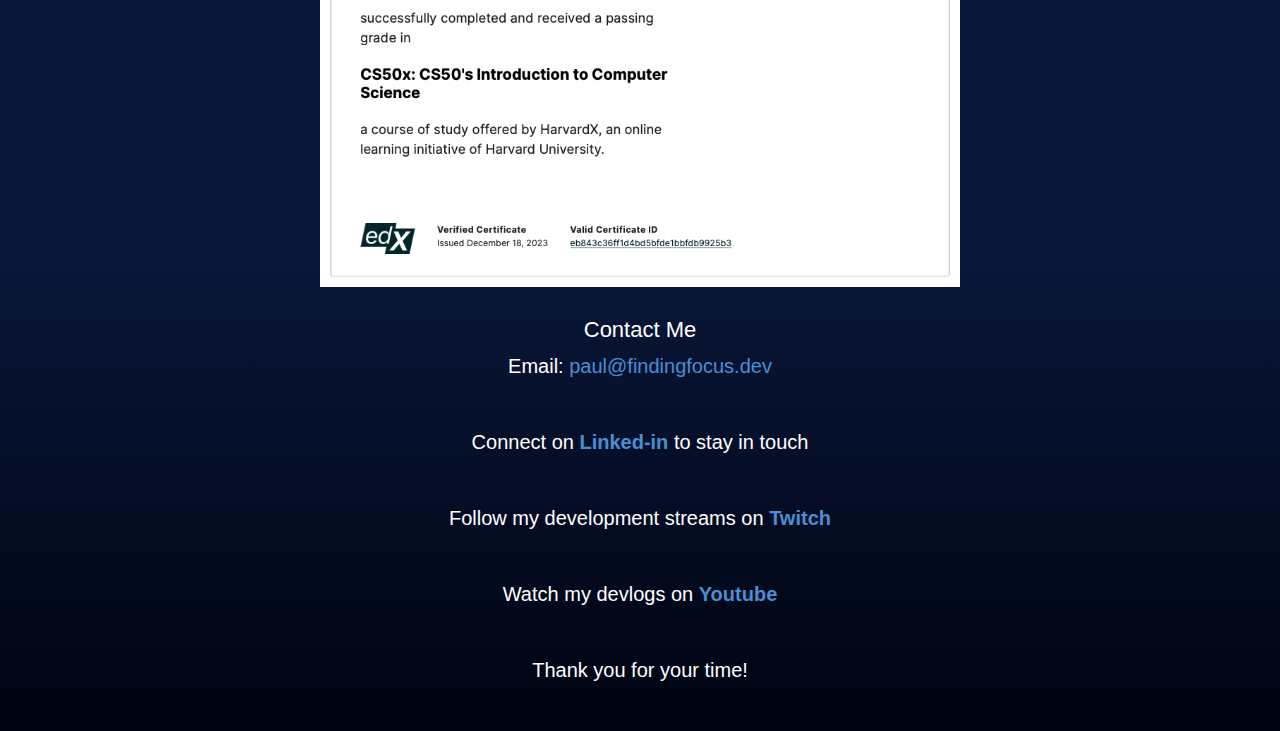
==== commit dfc281cf: "rehaul of interactive-art page to include releases, and added projects to the programming page" ====
--- a/index.html
+++ b/index.html
@@ -10,6 +10,7 @@
         <link rel="manifest" href="/manifest.json">
 		<script src="https://cdn.jsdelivr.net/npm/bootstrap@5.3.3/dist/js/bootstrap.bundle.min.js" integrity="sha384-YvpcrYf0tY3lHB60NNkmXc5s9fDVZLESaAA55NDzOxhy9GkcIdslK1eN7N6jIeHz" crossorigin="anonymous"></script>        <link href="styles.css" rel="stylesheet">
 		<script src="https://cdn.jsdelivr.net/npm/@popperjs/core@2.6.0/dist/umd/popper.min.js" integrity="sha384-KsvD1yqQ1/1+IA7gi3P0tyJcT3vR+NdBTt13hSJ2lnve8agRGXTTyNaBYmCR/Nwi" crossorigin="anonymous"></script>
+		<link href="styles.css" rel="stylesheet">
 		<title>Finding Focus</title>
     </head>
     <body>
@@ -22,22 +23,22 @@
 				</video>
 	    	</header>
 			<div class="horizontal-line d-md-none"></div>
-	        <nav class="navbar navbar-expand-lg navbar-dark bg-gradient responsive-padding" style="background-color: #325A80;">
-             	 <a class="navbar-brand brand-margin hide-on-desktop" style="color: #FFFFFF" href="index.html">Paul Thompson | Software Engineer</a>
+			<nav class="navbar navbar-expand-lg navbar-dark bg-gradient responsive-padding" style="background-color: #325A80;">
+				<a class="navbar-brand brand-margin hide-on-desktop" style="color: #FFFFFF" href="index.html">Paul Thompson | Software Engineer</a>
 				<button class="navbar-toggler" type="button" data-bs-toggle="collapse" data-bs-target="#navbarNavAltMarkup" aria-controls="navbarNavAltMarkup" aria-expanded="false" aria-label="Toggle navigation">
 					<span class="navbar-toggler-icon"></span>
 				</button>
-	              <div class="collapse navbar-collapse" id="navbarNavAltMarkup">
-	                <div class="navbar-nav responsive-padding">
-	                  <a class="nav-link active" aria-current="page" href="index.html">Home</a>
-	                  <a class="nav-link" href="interactive-art.html">Interactive Art</a>
-	                  <a class="nav-link" href="programming.html">Programming</a>
-	                  <a class="nav-link" href="coding-streams.html">Coding Streams</a>
-		              <a class="nav-link" href="https://github.com/findingfocus" target="_blank" rel="noopener noreferrer">Github Portfolio</a>
+				<div class="collapse navbar-collapse" id="navbarNavAltMarkup">
+					<div class="navbar-nav responsive-padding">
+						<a class="nav-link active" aria-current="page" href="index.html">Home</a>
+						<a class="nav-link" href="interactive-art.html">Interactive Art</a>
+						<a class="nav-link" href="programming.html">Programming</a>
+						<a class="nav-link" href="coding-streams.html">Coding Streams</a>
+						<a class="nav-link" href="https://github.com/findingfocus" target="_blank" rel="noopener noreferrer">Github Portfolio</a>
 						<a class="nav-link" href="index.html#contact">Contact Me</a>
-	                </div>
-	              </div>
-	          </nav>
+					</div>
+				</div>
+			</nav>
 
 	        <div class ="content">
 	        	<div class="responsive-margin">
@@ -88,15 +89,16 @@
 						<br>
 						<h3 id="contact">Contact Me</h3>
 						<div>
-							<p>Email me: <a class="link" href="&#109;&#97;&#105;&#108;&#116;&#111;&#58;&#112;&#97;&#117;&#108;&#64;&#102;&#105;&#110;&#100;&#105;&#110;&#103;&#102;&#111;&#99;&#117;&#115;&#46;&#100;&#101;&#118;">&#112;&#97;&#117;&#108;&#64;&#102;&#105;&#110;&#100;&#105;&#110;&#103;&#102;&#111;&#99;&#117;&#115;&#46;&#100;&#101;&#118;</a></p>
+							<p>Email: <a class="link" href="&#109;&#97;&#105;&#108;&#116;&#111;&#58;&#112;&#97;&#117;&#108;&#64;&#102;&#105;&#110;&#100;&#105;&#110;&#103;&#102;&#111;&#99;&#117;&#115;&#46;&#100;&#101;&#118;">&#112;&#97;&#117;&#108;&#64;&#102;&#105;&#110;&#100;&#105;&#110;&#103;&#102;&#111;&#99;&#117;&#115;&#46;&#100;&#101;&#118;</a></p>
 							<br>
-							<p>Connect with me on <a class="link" href="https://www.linkedin.com/in/findingfocusdev/" target="_blank" rel="noreferrer"><b>Linked-in</b></a> to stay in touch</p>
+							<p>Connect on <a class="link" href="https://www.linkedin.com/in/findingfocusdev/" target="_blank" rel="noreferrer"><b>Linked-in</b></a> to stay in touch</p>
 							<br>
 							<p>Follow my development streams on <a class="link" href="https://twitch.tv/findingfocusdev" target="_blank" rel="noreferrer"><b>Twitch</b></a></p>
 							<br>
 							<p>Watch my devlogs on <a class="link" href="https://youtube.com/findingfocus" target="_blank" rel="noreferrer"><b>Youtube</b></a></p>
 							<br>
 							<p>Thank you for your time!</p>
+							<br>
 						</div>
 					</div>
 		        </div>
--- a/styles.css
+++ b/styles.css
@@ -34,12 +34,18 @@
     line-height: 1.5;
     min-height: 100vh;
     overflow: hidden;
-    padding-bottom: 70px; /* Adjust this value to match the height of the bottom navbar */
+    /*padding-bottom: 70px;*/
+}
+
+@media (max-width: 767px) {
+    .content {
+        padding-bottom: 60px;
+    }
 }
 
 .responsive-margin {
-    margin-left: 20px;
-    margin-right: 20px;
+    margin-left: 10px;
+    margin-right: 10px;
     margin-top: 15px;
 }
 
@@ -84,7 +90,6 @@
 }
 
 .header {
-    /*background-color: #A80D02;*/
     color: #fff;
     text-align: center;
     padding: 0.75rem 0rem 0.05rem;
@@ -127,7 +132,7 @@
 }
 
 .brand-margin {
-    margin-left: 20px; /* Adjust the value as needed to move the button right */
+    margin-left: 20px;
 }
 
 
@@ -194,9 +199,11 @@
     background-color: #3a6894 !important;
     border-color: #2e577d;
 }
-.video-margin {
-	margin-left: 40px;
-	margin-right: 40px;"
+@media (min-width: 768px) {
+    .video-margin {
+        margin-left: 50px;
+        margin-right: 50px;
+    }
 }
 
 
@@ -224,12 +231,6 @@
     vertical-align: middle;
 }
 
-/*.navbar {*/
-/*    position: sticky;*/
-/*    top: 0;*/
-/*    z-index: 1000; !* Adjust as needed to ensure it stays above other content *!*/
-/*}*/
-
 @media (max-width: 767px) {
     .navbar {
         position: fixed;
@@ -249,12 +250,6 @@
     }
 }
 
-/* styles.css */
-.navbar-toggler:focus {
-    /*box-shadow: 0 0 0 1rem rgba(50, 90, 128, 0.25); !* Adjust the size to make the line thinner *!*/
-}
-
-/* styles.css */
 .fade-to-black {
     position: relative;
     background: linear-gradient(to bottom, rgba(0, 25, 100, 0.5) 80%, rgba(0, 0, 0, 1) 100%);
@@ -265,25 +260,65 @@
 .image-button-container {
     display: flex;
     flex-direction: column;
-    align-items: center; /* Center the items horizontally */
-    margin-left: 1rem; /* Adjust as needed */
+    align-items: center;
+    margin-left: 1rem;
     float: right;
 }
 
-#contact {
-    margin-bottom: 30px;
-}
-
-/* Remove underline from all hyperlinks */
+/*#contact {*/
+/*    margin-bottom: 30px;*/
+/*}*/
+
 a {
     text-decoration: none;
 }
 
-/* Ensure the .link class does not override the removal of the underline */
 a.link {
     text-decoration: none;
 }
 
 .hover-border-highlight:hover {
-    border-color: #335b7f !important; /* Add !important to override other styles */
+    border-color: #335b7f !important;
+}
+
+.icon-size {
+    width: 16px;
+}
+
+.icon-adjust {
+    transform: translate(2px, -2px);
+}
+
+.source-code-adjust {
+    margin-top: 1.5rem;
+    transform: translateX(-5px);
+    margin-bottom: 2.8rem;
+}
+
+.executables-adjust {
+    margin-top:1.5rem;
+    display: flex;
+    justify-content: space-between;
+    width: 100%;
+    max-width: 400px; /* Adjust as needed */}
+
+.button-container {
+    display: flex;
+    flex-direction: column;
+    align-items: center;
+}
+
+.video-container {
+    display: flex;
+    justify-content: center;
+    align-items: center;
+    width: 100%;
+    height: 100%;
+    overflow: hidden;
+}
+
+.video-container video {
+    max-width: 100%;
+    max-height: 100%;
+    object-fit: contain;
 }--- a/styles.css
+++ b/styles.css
@@ -34,12 +34,18 @@
     line-height: 1.5;
     min-height: 100vh;
     overflow: hidden;
-    padding-bottom: 70px; /* Adjust this value to match the height of the bottom navbar */
+    /*padding-bottom: 70px;*/
+}
+
+@media (max-width: 767px) {
+    .content {
+        padding-bottom: 60px;
+    }
 }
 
 .responsive-margin {
-    margin-left: 20px;
-    margin-right: 20px;
+    margin-left: 10px;
+    margin-right: 10px;
     margin-top: 15px;
 }
 
@@ -84,7 +90,6 @@
 }
 
 .header {
-    /*background-color: #A80D02;*/
     color: #fff;
     text-align: center;
     padding: 0.75rem 0rem 0.05rem;
@@ -127,7 +132,7 @@
 }
 
 .brand-margin {
-    margin-left: 20px; /* Adjust the value as needed to move the button right */
+    margin-left: 20px;
 }
 
 
@@ -194,9 +199,11 @@
     background-color: #3a6894 !important;
     border-color: #2e577d;
 }
-.video-margin {
-	margin-left: 40px;
-	margin-right: 40px;"
+@media (min-width: 768px) {
+    .video-margin {
+        margin-left: 50px;
+        margin-right: 50px;
+    }
 }
 
 
@@ -224,12 +231,6 @@
     vertical-align: middle;
 }
 
-/*.navbar {*/
-/*    position: sticky;*/
-/*    top: 0;*/
-/*    z-index: 1000; !* Adjust as needed to ensure it stays above other content *!*/
-/*}*/
-
 @media (max-width: 767px) {
     .navbar {
         position: fixed;
@@ -249,12 +250,6 @@
     }
 }
 
-/* styles.css */
-.navbar-toggler:focus {
-    /*box-shadow: 0 0 0 1rem rgba(50, 90, 128, 0.25); !* Adjust the size to make the line thinner *!*/
-}
-
-/* styles.css */
 .fade-to-black {
     position: relative;
     background: linear-gradient(to bottom, rgba(0, 25, 100, 0.5) 80%, rgba(0, 0, 0, 1) 100%);
@@ -265,25 +260,65 @@
 .image-button-container {
     display: flex;
     flex-direction: column;
-    align-items: center; /* Center the items horizontally */
-    margin-left: 1rem; /* Adjust as needed */
+    align-items: center;
+    margin-left: 1rem;
     float: right;
 }
 
-#contact {
-    margin-bottom: 30px;
-}
-
-/* Remove underline from all hyperlinks */
+/*#contact {*/
+/*    margin-bottom: 30px;*/
+/*}*/
+
 a {
     text-decoration: none;
 }
 
-/* Ensure the .link class does not override the removal of the underline */
 a.link {
     text-decoration: none;
 }
 
 .hover-border-highlight:hover {
-    border-color: #335b7f !important; /* Add !important to override other styles */
+    border-color: #335b7f !important;
+}
+
+.icon-size {
+    width: 16px;
+}
+
+.icon-adjust {
+    transform: translate(2px, -2px);
+}
+
+.source-code-adjust {
+    margin-top: 1.5rem;
+    transform: translateX(-5px);
+    margin-bottom: 2.8rem;
+}
+
+.executables-adjust {
+    margin-top:1.5rem;
+    display: flex;
+    justify-content: space-between;
+    width: 100%;
+    max-width: 400px; /* Adjust as needed */}
+
+.button-container {
+    display: flex;
+    flex-direction: column;
+    align-items: center;
+}
+
+.video-container {
+    display: flex;
+    justify-content: center;
+    align-items: center;
+    width: 100%;
+    height: 100%;
+    overflow: hidden;
+}
+
+.video-container video {
+    max-width: 100%;
+    max-height: 100%;
+    object-fit: contain;
 }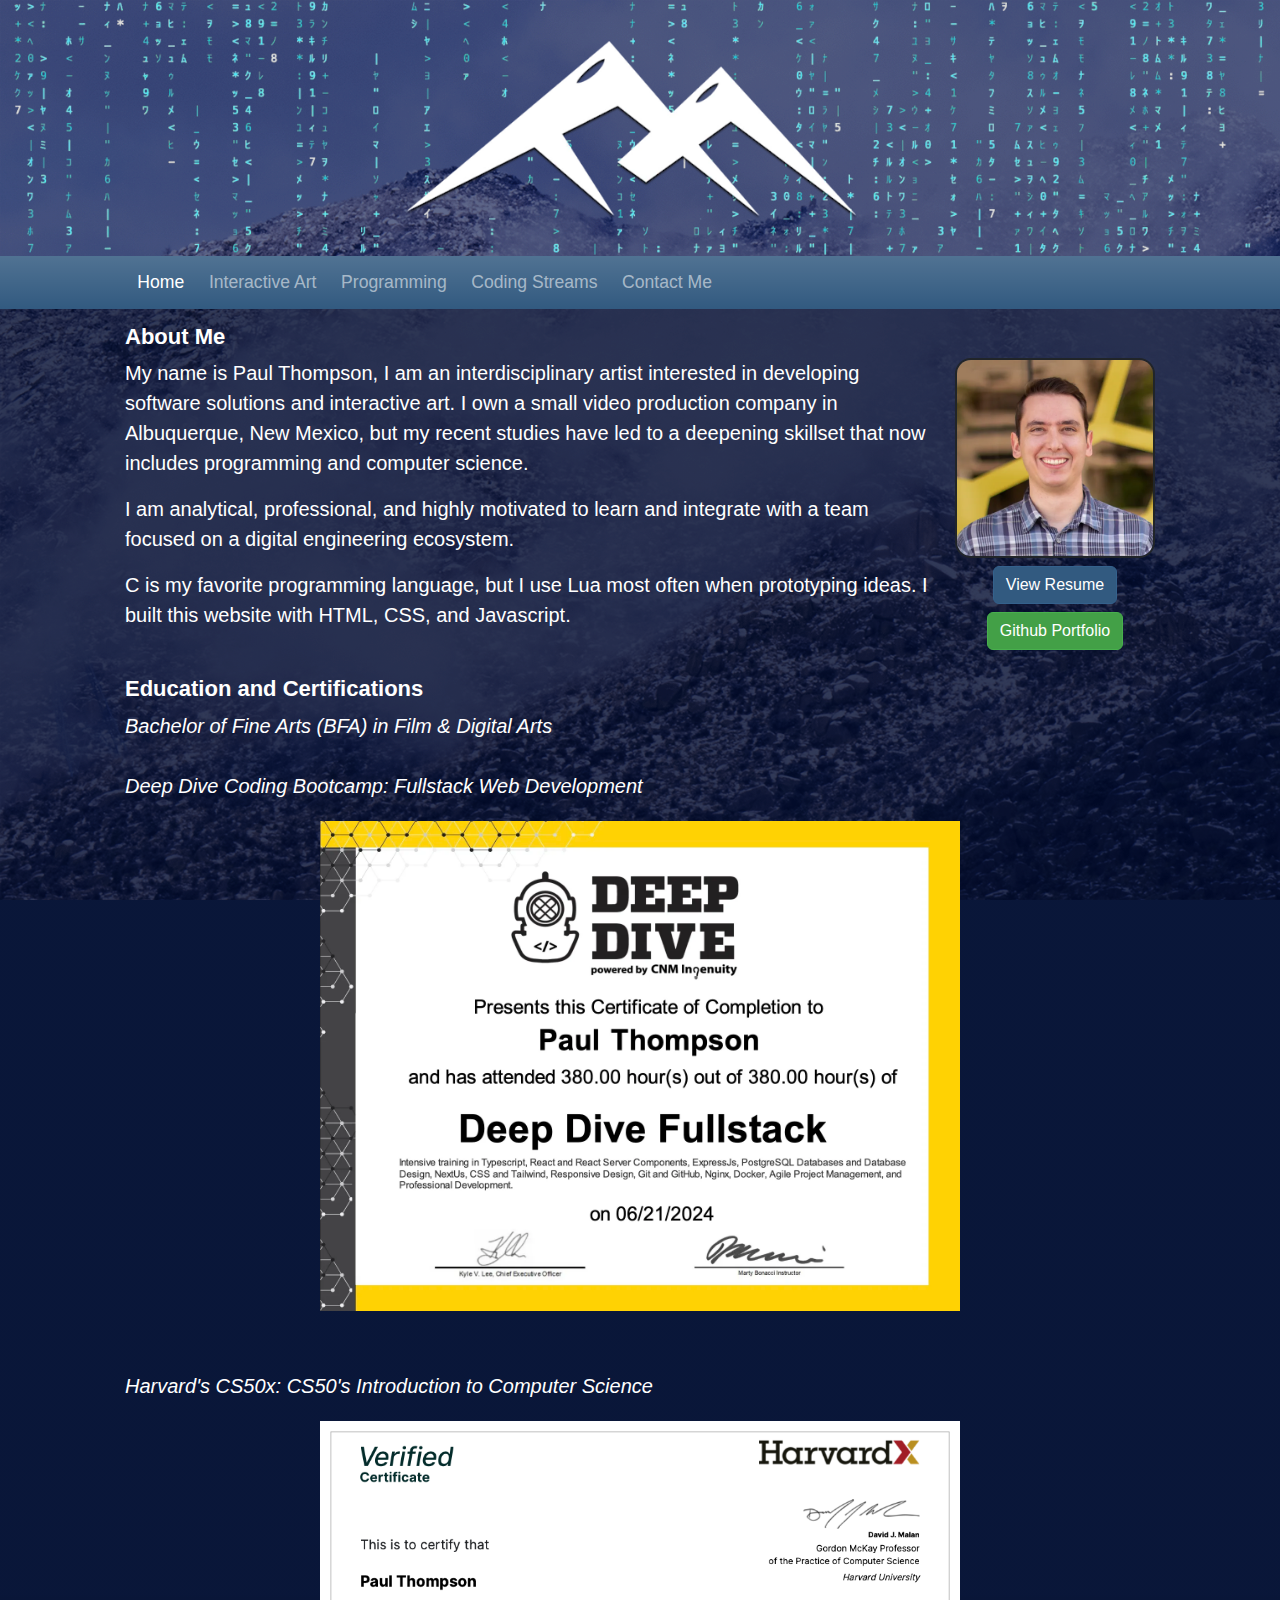
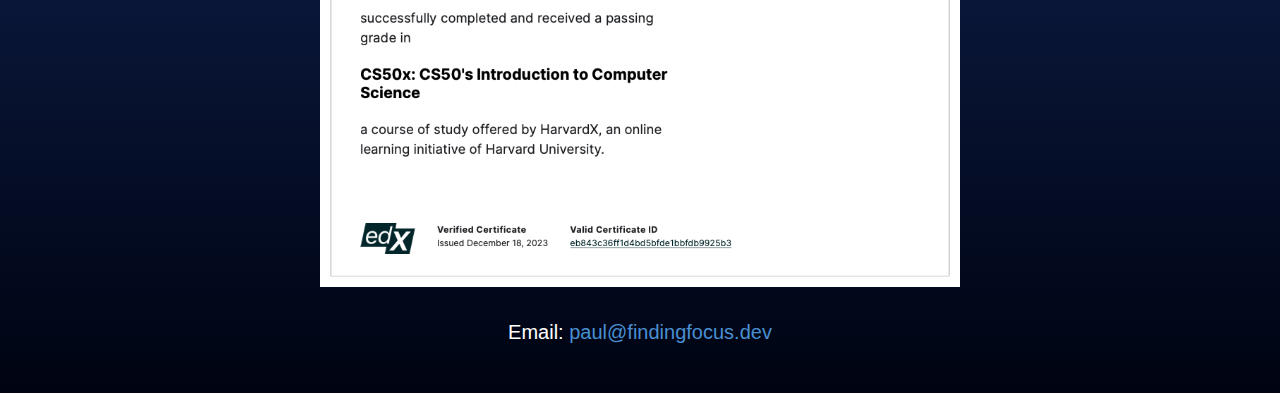
==== commit f1c3cc93: "moved contact info to its own page" ====
--- a/index.html
+++ b/index.html
@@ -34,8 +34,7 @@
 						<a class="nav-link" href="interactive-art.html">Interactive Art</a>
 						<a class="nav-link" href="programming.html">Programming</a>
 						<a class="nav-link" href="coding-streams.html">Coding Streams</a>
-						<a class="nav-link" href="https://github.com/findingfocus" target="_blank" rel="noopener noreferrer">Github Portfolio</a>
-						<a class="nav-link" href="index.html#contact">Contact Me</a>
+						<a class="nav-link" href="contact.html">Contact Me</a>
 					</div>
 				</div>
 			</nav>
@@ -52,6 +51,9 @@
 						</a>
 						<a href="https://drive.google.com/file/d/1UN4Cuqkf7Sx3DmAXCgM75jfzqoZLJgJC/view?usp=sharing" target="_blank" rel="noopener noreferrer">
 							<button type="button" class="btn btn-primary" style="margin-top: 0.5rem">View Resume</button>
+						</a>
+						<a href="https://github.com/findingfocus" target="_blank" rel="noopener noreferrer">
+							<button type="button" class="btn btn-success" style="margin-top: 0.5rem">Github Portfolio</button>
 						</a>
 					</div>
 		          	<p>
@@ -87,18 +89,18 @@
 					<!---Contact Section-->
 					<div class="text-center">
 						<br>
-						<h3 id="contact">Contact Me</h3>
+<!--						<h3 id="contact">Contact Me</h3>-->
 						<div>
 							<p>Email: <a class="link" href="&#109;&#97;&#105;&#108;&#116;&#111;&#58;&#112;&#97;&#117;&#108;&#64;&#102;&#105;&#110;&#100;&#105;&#110;&#103;&#102;&#111;&#99;&#117;&#115;&#46;&#100;&#101;&#118;">&#112;&#97;&#117;&#108;&#64;&#102;&#105;&#110;&#100;&#105;&#110;&#103;&#102;&#111;&#99;&#117;&#115;&#46;&#100;&#101;&#118;</a></p>
 							<br>
-							<p>Connect on <a class="link" href="https://www.linkedin.com/in/findingfocusdev/" target="_blank" rel="noreferrer"><b>Linked-in</b></a> to stay in touch</p>
-							<br>
-							<p>Follow my development streams on <a class="link" href="https://twitch.tv/findingfocusdev" target="_blank" rel="noreferrer"><b>Twitch</b></a></p>
-							<br>
-							<p>Watch my devlogs on <a class="link" href="https://youtube.com/findingfocus" target="_blank" rel="noreferrer"><b>Youtube</b></a></p>
-							<br>
-							<p>Thank you for your time!</p>
-							<br>
+<!--							<p>Connect on <a class="link" href="https://www.linkedin.com/in/findingfocusdev/" target="_blank" rel="noreferrer"><b>Linked-in</b></a> to stay in touch</p>-->
+<!--							<br>-->
+<!--							<p>Follow my development streams on <a class="link" href="https://twitch.tv/findingfocusdev" target="_blank" rel="noreferrer"><b>Twitch</b></a></p>-->
+<!--							<br>-->
+<!--							<p>Watch my devlogs on <a class="link" href="https://youtube.com/findingfocus" target="_blank" rel="noreferrer"><b>Youtube</b></a></p>-->
+<!--							<br>-->
+<!--							<p>Thank you for your time!</p>-->
+<!--							<br>-->
 						</div>
 					</div>
 		        </div>
--- a/styles.css
+++ b/styles.css
@@ -39,7 +39,7 @@
 
 @media (max-width: 767px) {
     .content {
-        padding-bottom: 60px;
+        padding-bottom: 40px;
     }
 }
 
@@ -49,7 +49,6 @@
     margin-top: 15px;
 }
 
-
 .navbar-brand {
     font-size: 1.2rem;
 }
@@ -77,7 +76,6 @@
         padding-left: 125px;
         padding-right: 125px;
     }
-
 
 }
 
@@ -157,7 +155,6 @@
 
 .btn-success {
     background-color: #43A047 !important;
-    margin-left: 10px !important;
     border-color: #48b04d;
     transition: all 0.5s;
 }
@@ -205,7 +202,6 @@
         margin-right: 50px;
     }
 }
-
 
 h1 {
     font-family: 'Arial';
@@ -261,13 +257,10 @@
     display: flex;
     flex-direction: column;
     align-items: center;
+    justify-content: center;
     margin-left: 1rem;
     float: right;
 }
-
-/*#contact {*/
-/*    margin-bottom: 30px;*/
-/*}*/
 
 a {
     text-decoration: none;
@@ -300,7 +293,8 @@
     display: flex;
     justify-content: space-between;
     width: 100%;
-    max-width: 400px; /* Adjust as needed */}
+    max-width: 400px;
+}
 
 .button-container {
     display: flex;
--- a/styles.css
+++ b/styles.css
@@ -39,7 +39,7 @@
 
 @media (max-width: 767px) {
     .content {
-        padding-bottom: 60px;
+        padding-bottom: 40px;
     }
 }
 
@@ -49,7 +49,6 @@
     margin-top: 15px;
 }
 
-
 .navbar-brand {
     font-size: 1.2rem;
 }
@@ -77,7 +76,6 @@
         padding-left: 125px;
         padding-right: 125px;
     }
-
 
 }
 
@@ -157,7 +155,6 @@
 
 .btn-success {
     background-color: #43A047 !important;
-    margin-left: 10px !important;
     border-color: #48b04d;
     transition: all 0.5s;
 }
@@ -205,7 +202,6 @@
         margin-right: 50px;
     }
 }
-
 
 h1 {
     font-family: 'Arial';
@@ -261,13 +257,10 @@
     display: flex;
     flex-direction: column;
     align-items: center;
+    justify-content: center;
     margin-left: 1rem;
     float: right;
 }
-
-/*#contact {*/
-/*    margin-bottom: 30px;*/
-/*}*/
 
 a {
     text-decoration: none;
@@ -300,7 +293,8 @@
     display: flex;
     justify-content: space-between;
     width: 100%;
-    max-width: 400px; /* Adjust as needed */}
+    max-width: 400px;
+}
 
 .button-container {
     display: flex;
